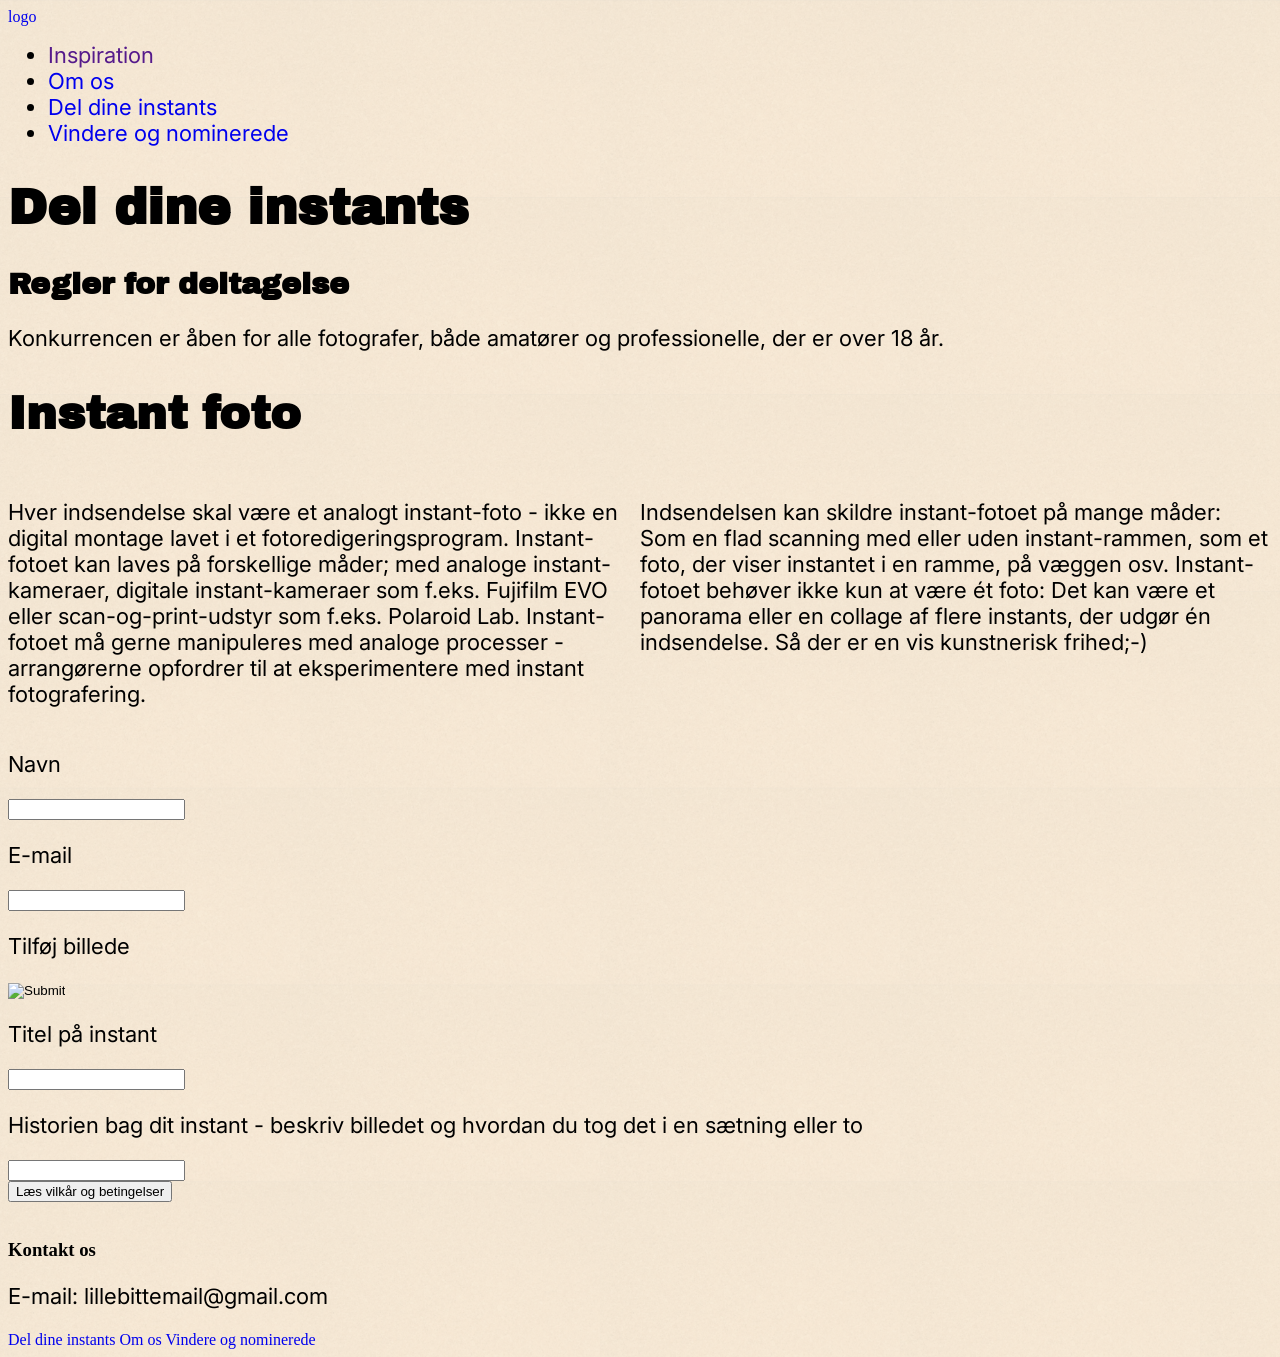
==== del.html @ 531d4ecd "baggrund" ====
<!doctype html>
<html lang="dk">

<head>
  <meta charset="UTF-8" />
  <meta name="viewport" content="width=device-width, initial-scale=1.0" />
  <link rel="stylesheet" href="css/del.css" />
  <link rel="stylesheet" href="css/layout.css" />
  <link rel="stylesheet" href="css/general.css" />
  <link rel="stylesheet" href="css/variables.css" />
  <title>Del</title>
</head>

<body>
  <header>
    <a href="index.html">logo</a>
    <nav>
      <ul>
        <li><a href="">Inspiration</a></li>
        <li><a href="info.html">Om os</a></li>
        <li><a href="del.html">Del dine instants</a></li>
        <li><a href="nominerede.html">Vindere og nominerede</a></li>
      </ul>
    </nav>
  </header>

  <main>
    <h1 class="overskrift">Del dine instants</h1>
    <section>
      <h2 class="underoverskrift">Regler for deltagelse</h2>
      <p>
        Konkurrencen er åben for alle fotografer, både amatører og professionelle, der er over 18 år.
      </p>

      <h2>Instant foto</h2>
      <div class="grid-1-2">
        <p>Hver indsendelse skal være et analogt instant-foto - ikke en digital montage lavet i et
          fotoredigeringsprogram.
          Instant-fotoet kan laves på forskellige måder; med analoge instant-kameraer, digitale instant-kameraer som
          f.eks.
          Fujifilm EVO eller scan-og-print-udstyr som f.eks.
          Polaroid Lab. Instant-fotoet må gerne manipuleres med analoge processer - arrangørerne opfordrer til at
          eksperimentere
          med instant fotografering.</p>

        <p>Indsendelsen kan skildre instant-fotoet på mange måder: Som en flad scanning med eller uden instant-rammen,
          som
          et foto,
          der viser instantet i en ramme, på væggen osv. Instant-fotoet behøver ikke kun at være ét foto: Det kan være
          et
          panorama
          eller en collage af flere instants, der udgør én indsendelse. Så der er en vis kunstnerisk frihed;-)</p>
      </div>
    </section>
    <div>

      <form>
        <div>
          <p>Navn</p>
          <input type="text" />
        </div>
        <div>
          <p>E-mail</p>
          <input type="email" />
        </div>
        <div>
          <p>Tilføj billede</p>
          <input type="image" />
        </div>
        <div>
          <p>Titel på instant</p>
          <input type="text" />
        </div>
        <div>
          <p>Historien bag dit instant - beskriv billedet og hvordan du tog det i en sætning eller to</p>
          <input type="text" />
        </div>
        <button popovertarget="terms">Læs vilkår og betingelser</button>
        <section popover id="terms">
          <h2>Vilkår og betingelser</h2>
          <p>Ved at deltage i konkurrencen accepterer du følgende vilkår og betingelser</p>
          <div>
            <h3>Deltagelse</h3>
            <p>Konkurrencen er åben for alle fotografer, både amatører og professionelle, der er over 18 år.</p>
          </div>
          <div>
            <h3>Instant foto</h3>
            <p>
              Hver indsendelse skal være et analogt instant-foto - ikke en digital montage lavet i et
              fotoredigeringsprogram. Instant-fotoet kan
              laves på forskellige måder; med analoge instant-kameraer, digitale instant-kameraer som f.eks. Fujifilm
              EVO eller scan-og-print-udstyr
              som f.eks. Polaroid Lab. Instant-fotoet må gerne manipuleres med analoge processer - arrangørerne
              opfordrer til at eksperimentere med
              instant fotografering. Indsendelsen kan skildre instant-fotoet på mange måder: Som en flad scanning med
              eller uden instant-rammen, som
              et foto, der viser instantet i en ramme, på væggen osv. Instant-fotoet behøver ikke kun at være ét foto:
              Det kan være et panorama
              eller en collage af flere instants, der udgør én indsendelse. Så der er en vis kunstnerisk frihed;-)
            </p>
          </div>
          <div>
            <h3>Samtykke</h3>
            <p>
              Det er ikke tilladt at uploade fotografier af personer, der ikke har givet samtykke til offentliggørelsen
              af ​​billedet. Billeder af
              personer i private eller pinlige situationer, uanset om de er fotograferet på et offentligt sted, er ikke
              tilladt.
            </p>
          </div>
          <div>
            <h3>Juridiske aspekter</h3>
            <p>
              Arrangørerne forbeholder sig retten til at diskvalificere enhver deltager, der overtræder disse
              betingelser. Arrangørerne påtager sig
              intet ansvar for tab, skade eller personskade, der måtte opstå som følge af deltagelse i konkurrencen
              eller brug af præmier.
              Deltagerne fritager arrangørerne for ethvert krav, søgsmål eller ansvar i forbindelse med deres deltagelse
              i konkurrencen.
            </p>
          </div>
          <div>
            <h3>Antal bidrag</h3>
            <p>Du kan deltage i konkurrencen med i alt fem bidrag.</p>
          </div>
          <div>
            <h3>Brugsrettigheder</h3>
            <p>
              Ved at indsende et eller flere billeder og dermed deltage i konkurrencen accepterer du, at billedet må
              bruges til promovering af
              fotokonkurrencen og muligvis i fysiske udstillingslokaler bagefter. Arrangørerne vil kreditere deltagerne,
              hvor det er praktisk og
              rimeligt muligt.
            </p>
          </div>
          <div>
            <h3>Ophavsret</h3>
            <p>
              Du skal være fotografen af de indsendte instant fotos samt have rettighederne til at offentliggøre dem.
              Billederne skal være fri for
              tredjepartsrettigheder. Som deltager beholder du ophavsretten til de indsendte fotos. Ved at indsende
              fotos til konkurrencen giver du
              arrangørerne en ikke-eksklusiv licens til at bruge, reproducere og offentliggøre de indsendte fotos i
              forbindelse med promoveringen af
              ​​konkurrencen, herunder på sociale medieplatforme, hjemmesider og i trykte materialer. Arrangørerne vil
              kreditere deltagerne, hvor
              det er praktisk og rimeligt.
            </p>
          </div>
          <div>
            <h3>Annoncering af vinderne</h3>
            <p>
              Vinderne af konkurrencen vil blive annonceret på Instant Ugens officielle hjemmeside og/eller sociale
              medieplatforme. Ved at deltage i
              konkurrencen giver du samtykke til offentliggørelse af navn samt at indsendte fotos bruges til
              markedsføring af konkurrencen.
            </p>
          </div>
          <div>
            <input type="checkbox" />
            <p>Jeg har læst og accepteret vilkår og betingelser</p>
            <button>Send</button>
          </div>
        </section>
      </form>
      <img src="" alt="" />
    </div>
  </main>
  <footer>
    <div>
      <h3>Kontakt os</h3>
      <p>E-mail: lillebittemail@gmail.com</p>
      <!-- logo -->
    </div>
    <div>
      <a href="del.html">Del dine instants</a>
      <a href="info.html">Om os</a>
      <a href="nominerede.html">Vindere og nominerede</a>
    </div>
  </footer>
</body>

</html>
---- css/del.css ----
.overskrift {
  font-size: 50px;
}

.underoverskrift {
  font-size: 30px;
}

.grid-1-2 {
  display: grid;
  grid-template-columns: 1fr 1fr;
}
---- css/layout.css ----
.grid2 {
  display: grid;
  grid-template-columns: 1fr 1fr;
}
---- css/general.css ----
* {
  text-decoration: none;
}

.logo {
  font-family: var(--logo-font);
  font-size: 46px;
  color: #000;
}

h1 {
  font-family: var(--font-h1);
  font-size: 113px;
}

h2 {
  font-family: var(--font-h2);
  font-size: 46px;
}

p {
  font-family: var(--font-p);
  font-size: 22px;
}

li {
  font-family: var(--font-p);
  font-size: 22px;
}

.navbtn {
  position: relative;
  text-align: center;
}

.navtxt {
  position: absolute;
  top: 50%;
  left: 50%;
  transform: translate(-50%, -50%);
}

.cta {
  font-family: var(--nav-font);
  font-size: 22px;
  color: var(--color-);
  background-color: var(--color-tertiary);
  padding: 14px 28px;
  border-radius: 30px;
  box-shadow: 0px 4px 4px rgba(0, 0, 0, 0.25);
  gap: 10px;
}

/**** baggrund ****/

body {
  background-color: #f8efe0;
  background-image: url("/pics/baggrund.png");
  background-repeat: repeat;
  background-size: 300px;
}
---- css/variables.css ----
@font-face {
  font-family: "inter";
  src: url(../fonts/Inter_18pt-Regular.ttf) format("truetype");
}

@font-face {
  font-family: "archivo_black";
  src: url(../fonts/ArchivoBlack-Regular.ttf) format("truetype");
}

@font-face {
  font-family: "archivo";
  src: url(../fonts/Archivo_Condensed-SemiBold.ttf) format("truetype");
}

@font-face {
  font-family: "inter_semibold";
  src: url(../fonts/Inter_18pt-SemiBold.ttf) format("truetype");
}

/* fonts */
:root {
  --font-p: "inter";
  --font-h1: "archivo_black";
  --font-h2: "archivo_black";
  --nav-font: "inter_semibold";
  --logo-font: "archivo";
}

/* colors */
:root {
  --color-primary: #f8efe0;
  --color-secondary: #ff7800;
  --color-tertiary: #81d316;
}
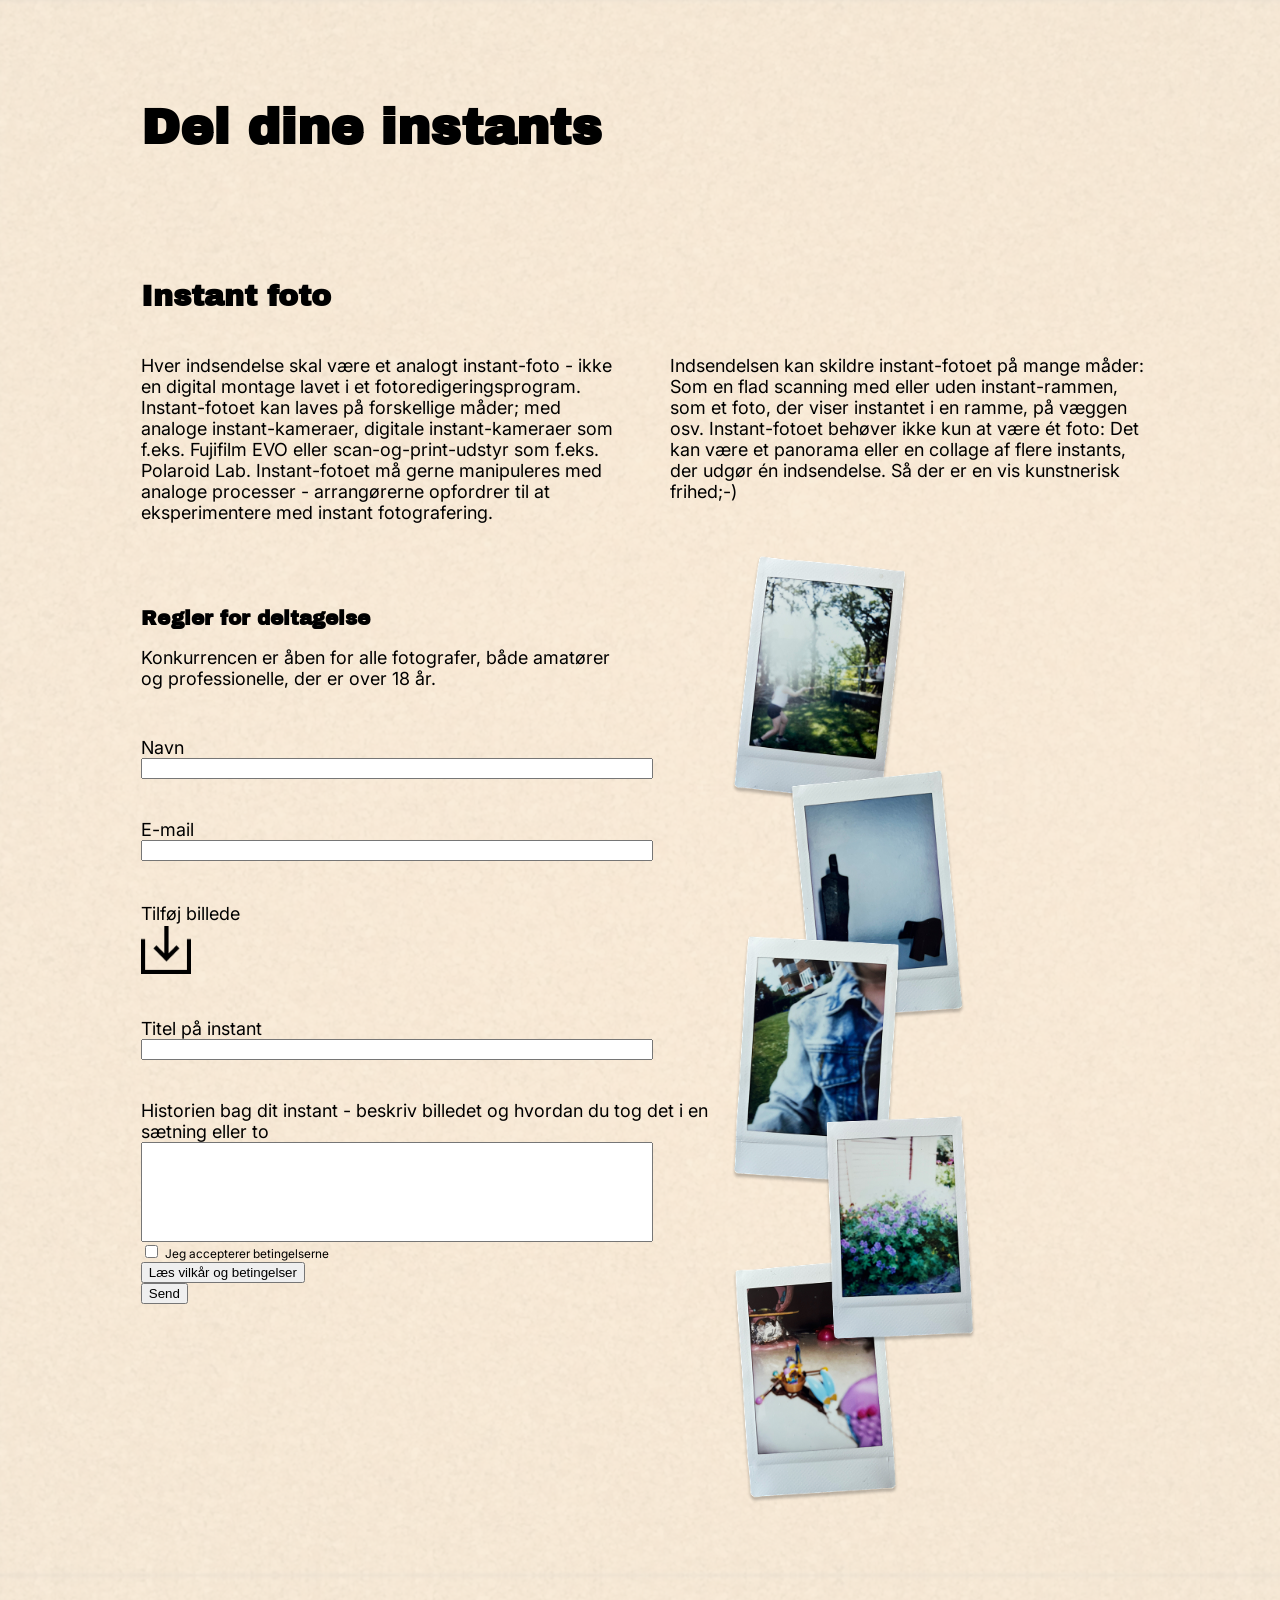
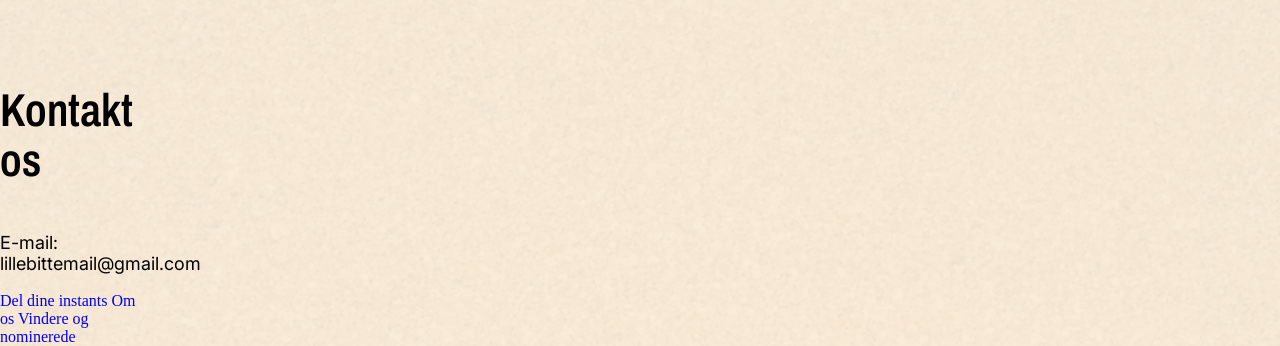
==== commit 034c2c07: "DelSite1" ====
--- a/del.html
+++ b/del.html
@@ -13,7 +13,7 @@
 
 <body>
   <header>
-    <a href="index.html">logo</a>
+    <!-- <a href="index.html">logo</a>
     <nav>
       <ul>
         <li><a href="">Inspiration</a></li>
@@ -21,20 +21,17 @@
         <li><a href="del.html">Del dine instants</a></li>
         <li><a href="nominerede.html">Vindere og nominerede</a></li>
       </ul>
-    </nav>
+    </nav> -->
   </header>
 
-  <main>
+  <main class="indhold">
     <h1 class="overskrift">Del dine instants</h1>
     <section>
-      <h2 class="underoverskrift">Regler for deltagelse</h2>
-      <p>
-        Konkurrencen er åben for alle fotografer, både amatører og professionelle, der er over 18 år.
-      </p>
-
-      <h2>Instant foto</h2>
+
+
+      <h2 class="underoverskrift">Instant foto</h2>
       <div class="grid-1-2">
-        <p>Hver indsendelse skal være et analogt instant-foto - ikke en digital montage lavet i et
+        <p class="textboks">Hver indsendelse skal være et analogt instant-foto - ikke en digital montage lavet i et
           fotoredigeringsprogram.
           Instant-fotoet kan laves på forskellige måder; med analoge instant-kameraer, digitale instant-kameraer som
           f.eks.
@@ -43,7 +40,8 @@
           eksperimentere
           med instant fotografering.</p>
 
-        <p>Indsendelsen kan skildre instant-fotoet på mange måder: Som en flad scanning med eller uden instant-rammen,
+        <p class="textboks">Indsendelsen kan skildre instant-fotoet på mange måder: Som en flad scanning med eller uden
+          instant-rammen,
           som
           et foto,
           der viser instantet i en ramme, på væggen osv. Instant-fotoet behøver ikke kun at være ét foto: Det kan være
@@ -52,118 +50,139 @@
           eller en collage af flere instants, der udgør én indsendelse. Så der er en vis kunstnerisk frihed;-)</p>
       </div>
     </section>
+
+
     <div>
 
-      <form>
-        <div>
-          <p>Navn</p>
-          <input type="text" />
-        </div>
-        <div>
-          <p>E-mail</p>
-          <input type="email" />
-        </div>
-        <div>
-          <p>Tilføj billede</p>
-          <input type="image" />
-        </div>
-        <div>
-          <p>Titel på instant</p>
-          <input type="text" />
-        </div>
-        <div>
-          <p>Historien bag dit instant - beskriv billedet og hvordan du tog det i en sætning eller to</p>
-          <input type="text" />
-        </div>
-        <button popovertarget="terms">Læs vilkår og betingelser</button>
-        <section popover id="terms">
-          <h2>Vilkår og betingelser</h2>
-          <p>Ved at deltage i konkurrencen accepterer du følgende vilkår og betingelser</p>
-          <div>
-            <h3>Deltagelse</h3>
-            <p>Konkurrencen er åben for alle fotografer, både amatører og professionelle, der er over 18 år.</p>
-          </div>
-          <div>
-            <h3>Instant foto</h3>
-            <p>
-              Hver indsendelse skal være et analogt instant-foto - ikke en digital montage lavet i et
-              fotoredigeringsprogram. Instant-fotoet kan
-              laves på forskellige måder; med analoge instant-kameraer, digitale instant-kameraer som f.eks. Fujifilm
-              EVO eller scan-og-print-udstyr
-              som f.eks. Polaroid Lab. Instant-fotoet må gerne manipuleres med analoge processer - arrangørerne
-              opfordrer til at eksperimentere med
-              instant fotografering. Indsendelsen kan skildre instant-fotoet på mange måder: Som en flad scanning med
-              eller uden instant-rammen, som
-              et foto, der viser instantet i en ramme, på væggen osv. Instant-fotoet behøver ikke kun at være ét foto:
-              Det kan være et panorama
-              eller en collage af flere instants, der udgør én indsendelse. Så der er en vis kunstnerisk frihed;-)
+      <div class="grid-desktop">
+
+        <div>
+
+          <div class="sektion1">
+            <h2>Regler for deltagelse</h2>
+            <p class="textboks">
+              Konkurrencen er åben for alle fotografer, både amatører og professionelle, der er over 18 år.
             </p>
           </div>
-          <div>
-            <h3>Samtykke</h3>
-            <p>
-              Det er ikke tilladt at uploade fotografier af personer, der ikke har givet samtykke til offentliggørelsen
-              af ​​billedet. Billeder af
-              personer i private eller pinlige situationer, uanset om de er fotograferet på et offentligt sted, er ikke
-              tilladt.
-            </p>
-          </div>
-          <div>
-            <h3>Juridiske aspekter</h3>
-            <p>
-              Arrangørerne forbeholder sig retten til at diskvalificere enhver deltager, der overtræder disse
-              betingelser. Arrangørerne påtager sig
-              intet ansvar for tab, skade eller personskade, der måtte opstå som følge af deltagelse i konkurrencen
-              eller brug af præmier.
-              Deltagerne fritager arrangørerne for ethvert krav, søgsmål eller ansvar i forbindelse med deres deltagelse
-              i konkurrencen.
-            </p>
-          </div>
-          <div>
-            <h3>Antal bidrag</h3>
-            <p>Du kan deltage i konkurrencen med i alt fem bidrag.</p>
-          </div>
-          <div>
-            <h3>Brugsrettigheder</h3>
-            <p>
-              Ved at indsende et eller flere billeder og dermed deltage i konkurrencen accepterer du, at billedet må
-              bruges til promovering af
-              fotokonkurrencen og muligvis i fysiske udstillingslokaler bagefter. Arrangørerne vil kreditere deltagerne,
-              hvor det er praktisk og
-              rimeligt muligt.
-            </p>
-          </div>
-          <div>
-            <h3>Ophavsret</h3>
-            <p>
-              Du skal være fotografen af de indsendte instant fotos samt have rettighederne til at offentliggøre dem.
-              Billederne skal være fri for
-              tredjepartsrettigheder. Som deltager beholder du ophavsretten til de indsendte fotos. Ved at indsende
-              fotos til konkurrencen giver du
-              arrangørerne en ikke-eksklusiv licens til at bruge, reproducere og offentliggøre de indsendte fotos i
-              forbindelse med promoveringen af
-              ​​konkurrencen, herunder på sociale medieplatforme, hjemmesider og i trykte materialer. Arrangørerne vil
-              kreditere deltagerne, hvor
-              det er praktisk og rimeligt.
-            </p>
-          </div>
-          <div>
-            <h3>Annoncering af vinderne</h3>
-            <p>
-              Vinderne af konkurrencen vil blive annonceret på Instant Ugens officielle hjemmeside og/eller sociale
-              medieplatforme. Ved at deltage i
-              konkurrencen giver du samtykke til offentliggørelse af navn samt at indsendte fotos bruges til
-              markedsføring af konkurrencen.
-            </p>
-          </div>
-          <div>
-            <input type="checkbox" />
-            <p>Jeg har læst og accepteret vilkår og betingelser</p>
-            <button>Send</button>
-          </div>
-        </section>
-      </form>
-      <img src="" alt="" />
+
+          <form>
+            <div class="formContent">
+              <p>Navn</p>
+              <input class="inputboks" type="text" />
+            </div>
+
+            <div class="formContent">
+              <p>E-mail</p>
+              <input class="inputboks" type="email" />
+            </div>
+
+            <div class="formContent">
+              <p class="tilføjImgTekst">Tilføj billede</p>
+              <label class="inputboks_img">
+                <img class="downloadImg" src="/pics/Download.png" alt="Tilføj billede" />
+                <input type="file" hidden />
+              </label>
+            </div>
+
+
+            <div class="formContent">
+              <p>Titel på instant</p>
+              <input class="inputboks" type="text" />
+            </div>
+
+            <div class="formContentStor">
+              <p>Historien bag dit instant - beskriv billedet og hvordan du tog det i en sætning eller to</p>
+              <input class="inputboks" type="text" />
+            </div>
+
+
+
+            <label class="checkbox">
+              <input type="checkbox" />
+              <span class="checkmark-tekst">Jeg accepterer betingelserne</span>
+            </label>
+          </form>
+
+          <button popovertarget="terms">Læs vilkår og betingelser</button>
+
+          <div><button>Send</button></div>
+
+        </div>
+
+        <div><img class="billedeSamling2" src="/pics/billederDesktopDel.png" alt="Billeder i siden"></div>
+
+      </div>
+      <section popover id="terms" class="terms">
+        <h2>Vilkår og betingelser</h2>
+        <p>Ved at deltage i konkurrencen accepterer du følgende vilkår og betingelser</p>
+
+        <div>
+          <h3>Samtykke</h3>
+          <p>
+            Det er ikke tilladt at uploade fotografier af personer, der ikke har givet samtykke til offentliggørelsen
+            af ​​billedet. Billeder af
+            personer i private eller pinlige situationer, uanset om de er fotograferet på et offentligt sted, er ikke
+            tilladt.
+          </p>
+        </div>
+        <div>
+          <h3>Juridiske aspekter</h3>
+          <p>
+            Arrangørerne forbeholder sig retten til at diskvalificere enhver deltager, der overtræder disse
+            betingelser. Arrangørerne påtager sig
+            intet ansvar for tab, skade eller personskade, der måtte opstå som følge af deltagelse i konkurrencen
+            eller brug af præmier.
+            Deltagerne fritager arrangørerne for ethvert krav, søgsmål eller ansvar i forbindelse med deres deltagelse
+            i konkurrencen.
+          </p>
+        </div>
+        <div>
+          <h3>Antal bidrag</h3>
+          <p>Du kan deltage i konkurrencen med i alt fem bidrag.</p>
+        </div>
+        <div>
+          <h3>Brugsrettigheder</h3>
+          <p>
+            Ved at indsende et eller flere billeder og dermed deltage i konkurrencen accepterer du, at billedet må
+            bruges til promovering af
+            fotokonkurrencen og muligvis i fysiske udstillingslokaler bagefter. Arrangørerne vil kreditere deltagerne,
+            hvor det er praktisk og
+            rimeligt muligt.
+          </p>
+        </div>
+        <div>
+          <h3>Ophavsret</h3>
+          <p>
+            Du skal være fotografen af de indsendte instant fotos samt have rettighederne til at offentliggøre dem.
+            Billederne skal være fri for
+            tredjepartsrettigheder. Som deltager beholder du ophavsretten til de indsendte fotos. Ved at indsende
+            fotos til konkurrencen giver du
+            arrangørerne en ikke-eksklusiv licens til at bruge, reproducere og offentliggøre de indsendte fotos i
+            forbindelse med promoveringen af
+            ​​konkurrencen, herunder på sociale medieplatforme, hjemmesider og i trykte materialer. Arrangørerne vil
+            kreditere deltagerne, hvor
+            det er praktisk og rimeligt.
+          </p>
+        </div>
+        <div>
+          <h3>Annoncering af vinderne</h3>
+          <p>
+            Vinderne af konkurrencen vil blive annonceret på Instant Ugens officielle hjemmeside og/eller sociale
+            medieplatforme. Ved at deltage i
+            konkurrencen giver du samtykke til offentliggørelse af navn samt at indsendte fotos bruges til
+            markedsføring af konkurrencen.
+          </p>
+        </div>
+        <div>
+          <button popovertarget="terms" popovertargetaction="hide">Forstået og luk</button>
+        </div>
+      </section>
+
+      <div class="ImgContainer">
+        <img class="billedeSamling" src="/pics/billedeSamlingForm.png" alt="Billede samling" />
+      </div>
+
+
     </div>
   </main>
   <footer>
--- a/css/del.css
+++ b/css/del.css
@@ -1,12 +1,188 @@
+/******************* Mobil ****************/
+
+/******* Tekst bokse*******/
 .overskrift {
-  font-size: 50px;
+  font-size: 40px;
+  padding-top: 50px;
+  padding-bottom: 50px;
 }
 
 .underoverskrift {
-  font-size: 30px;
+  font-size: 25px;
+}
+
+.sektion1 {
+  padding-top: 20px;
+  padding-bottom: 15px;
+  padding-right: 20px;
+}
+
+.sektion1 h2 {
+  font-size: 20px;
+}
+
+/****** Generel ******/
+
+.textboks {
+  padding-right: 20px;
 }
 
 .grid-1-2 {
-  display: grid;
-  grid-template-columns: 1fr 1fr;
+  padding-right: 20px;
 }
+
+body p {
+  font-size: 18px;
+}
+
+/******* Form *******/
+.inputboks {
+  width: 90%;
+}
+
+.formContent {
+  margin-bottom: 30px;
+}
+
+.formContent p {
+  margin: 0;
+  font-size: 13px;
+}
+
+/** Upload img form**/
+.downloadImg {
+  max-width: 50px;
+}
+
+.inputboks_img {
+  transition: transform 0.15s ease;
+}
+
+.inputboks_img img:hover {
+  transform: scale(1.15);
+}
+
+.tilføjImgTekst {
+  line-height: 25px;
+}
+
+.formContentStor input {
+  min-height: 50px;
+}
+.formContentStor p {
+  margin: 0;
+  font-size: 13px;
+}
+
+.checkmark-tekst {
+  font-family: var(--font-p);
+  font-size: 12px;
+}
+
+/** IMG**/
+.ImgContainer {
+  display: flex;
+  justify-content: center;
+  padding-top: 70px;
+  padding-bottom: 50px;
+}
+
+.billedeSamling {
+  padding-right: 30px;
+}
+
+/** Tjek boks**/
+
+#terms {
+  z-index: 1000;
+  max-width: 500px;
+  max-height: 80vh;
+  overflow-y: auto;
+  border: none;
+  border-radius: 8px;
+  padding: 24px;
+}
+
+#terms::backdrop {
+  background: rgba(0, 0, 0, 0.5);
+}
+
+.terms h2 {
+  font-size: 25px;
+}
+
+.terms h3 {
+  font-size: 18px;
+}
+
+.terms p {
+  font-size: 13px;
+}
+
+.billedeSamling2 {
+  display: none;
+}
+
+/** Desktop **/
+@media (min-width: 880px) {
+  .sektion1 {
+    padding-bottom: 30px;
+    padding-top: 50px;
+  }
+
+  .formContentStor p {
+    margin: 0;
+    font-size: 18px;
+  }
+
+  .formContent p {
+    font-size: 18px;
+  }
+
+  .formContent {
+    margin-bottom: 40px;
+  }
+
+  .terms p {
+    font-size: 18px;
+  }
+
+  .grid-desktop {
+    display: grid;
+    grid-template-columns: 1fr 1fr;
+  }
+
+  .billedeSamling2 {
+    display: block;
+    max-width: 50%;
+  }
+
+  .billedeSamling {
+    display: none;
+  }
+
+  .formContentStor input {
+    min-height: 100px;
+  }
+
+  .overskrift {
+    font-size: 50px;
+    padding-top: 100px;
+    padding-bottom: 100px;
+  }
+
+  .underoverskrift {
+    font-size: 30px;
+  }
+
+  .grid-1-2 {
+    display: grid;
+    grid-template-columns: 1fr 1fr;
+    column-gap: 20px;
+    padding-right: 100px;
+  }
+
+  .textboks {
+    max-width: 500px;
+  }
+}
--- a/css/general.css
+++ b/css/general.css
@@ -1,16 +1,94 @@
 * {
   text-decoration: none;
+  box-sizing: border-box;
+}
+
+header {
+  position: sticky;
+  top: 0;
+  height: 100%;
+  max-height: 100vh;
+
+  display: flex;
+  flex-direction: column;
+  align-items: center;
+  justify-content: space-evenly;
+
+  padding: 20px 10px;
+  box-sizing: border-box;
+}
+
+nav {
+  width: 100%;
+  margin: 0;
+  padding: 0;
+}
+
+nav ul {
+  display: flex;
+  flex-direction: column;
+  align-items: center;
+
+  gap: 0px;
+  padding: 0;
+  margin: 0px 0 0;
+}
+
+nav li {
+  width: 100%;
+  text-align: center;
+  margin: 0;
+  padding: 0;
+}
+
+.navbtn-img {
+  scale: 0.8;
+  padding: 0;
+  margin: 0;
+  gap: 0;
+}
+
+.rotate1 {
+  transform: rotate(-5deg);
+}
+
+.rotate2 {
+  transform: rotate(-2deg);
+}
+
+.rotate3 {
+  transform: rotate(2deg);
+}
+
+.logopadding {
+  padding: 0;
+  margin: 0;
+}
+
+body {
+  margin: 0;
+  display: grid;
+  grid-template-columns: 11vw 1fr;
+  min-height: 100vh;
+}
+
+main,
+footer {
+  width: 100%;
 }
 
 .logo {
   font-family: var(--logo-font);
   font-size: 46px;
   color: #000;
+  text-align: center;
 }
 
 h1 {
   font-family: var(--font-h1);
   font-size: 113px;
+  padding: 0;
+  margin: 0;
 }
 
 h2 {
@@ -18,9 +96,18 @@
   font-size: 46px;
 }
 
+h3 {
+  font-family: var(--logo-font);
+  font-size: 46px;
+}
+
 p {
   font-family: var(--font-p);
   font-size: 22px;
+}
+
+ul {
+  list-style-type: none;
 }
 
 li {
@@ -30,7 +117,16 @@
 
 .navbtn {
   position: relative;
-  text-align: center;
+  width: 100%;
+  padding: 0;
+  margin: 0;
+  gap: 0;
+}
+
+.navbtn img {
+  display: block;
+  width: 100%;
+  height: auto;
 }
 
 .navtxt {
@@ -38,6 +134,12 @@
   top: 50%;
   left: 50%;
   transform: translate(-50%, -50%);
+
+  width: 90%;
+  margin: 0;
+  /*  font-size: 48px; */
+  font-size: clamp(10px, 1.5vw, 16px);
+  text-align: center;
 }
 
 .cta {
@@ -55,7 +157,7 @@
 
 body {
   background-color: #f8efe0;
-  background-image: url("/pics/baggrund.png");
+  background-image: url("/pics/baggrund_lang.png");
   background-repeat: repeat;
-  background-size: 300px;
+  background-size: 1200px;
 }
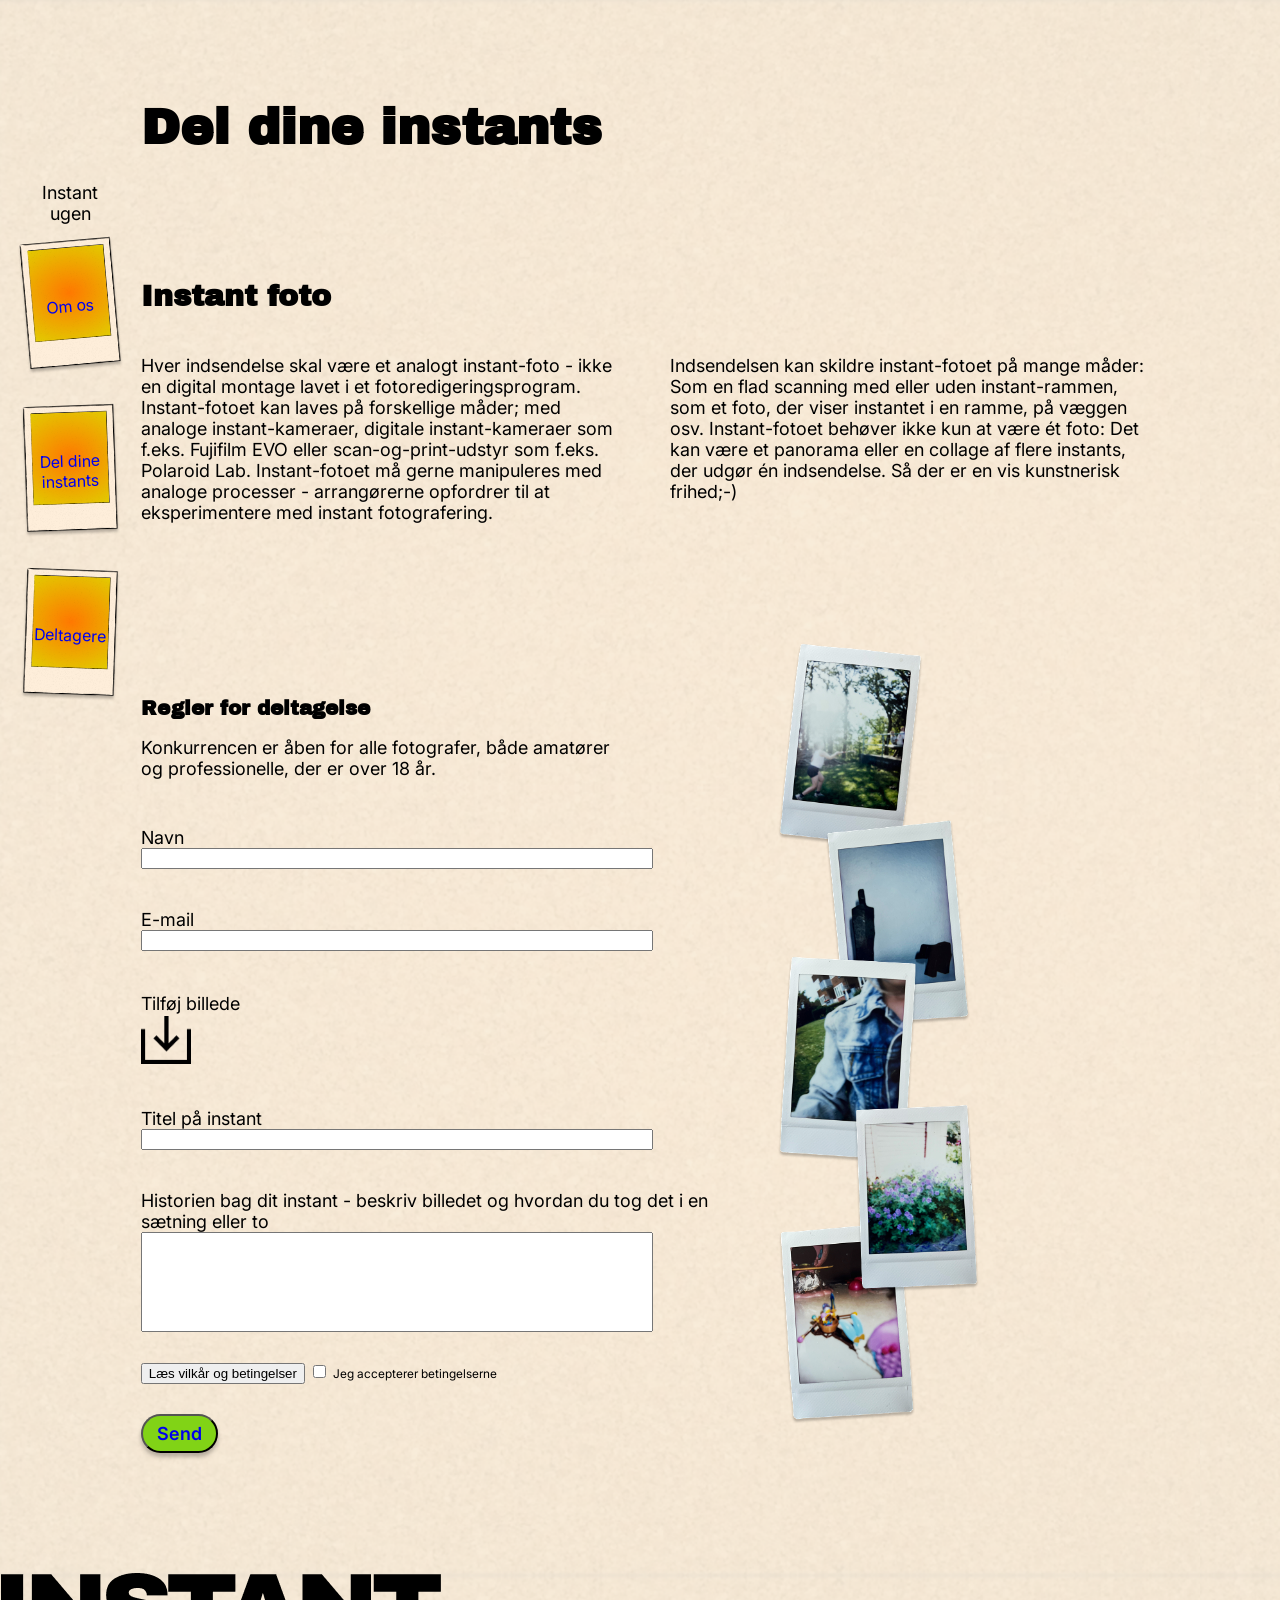
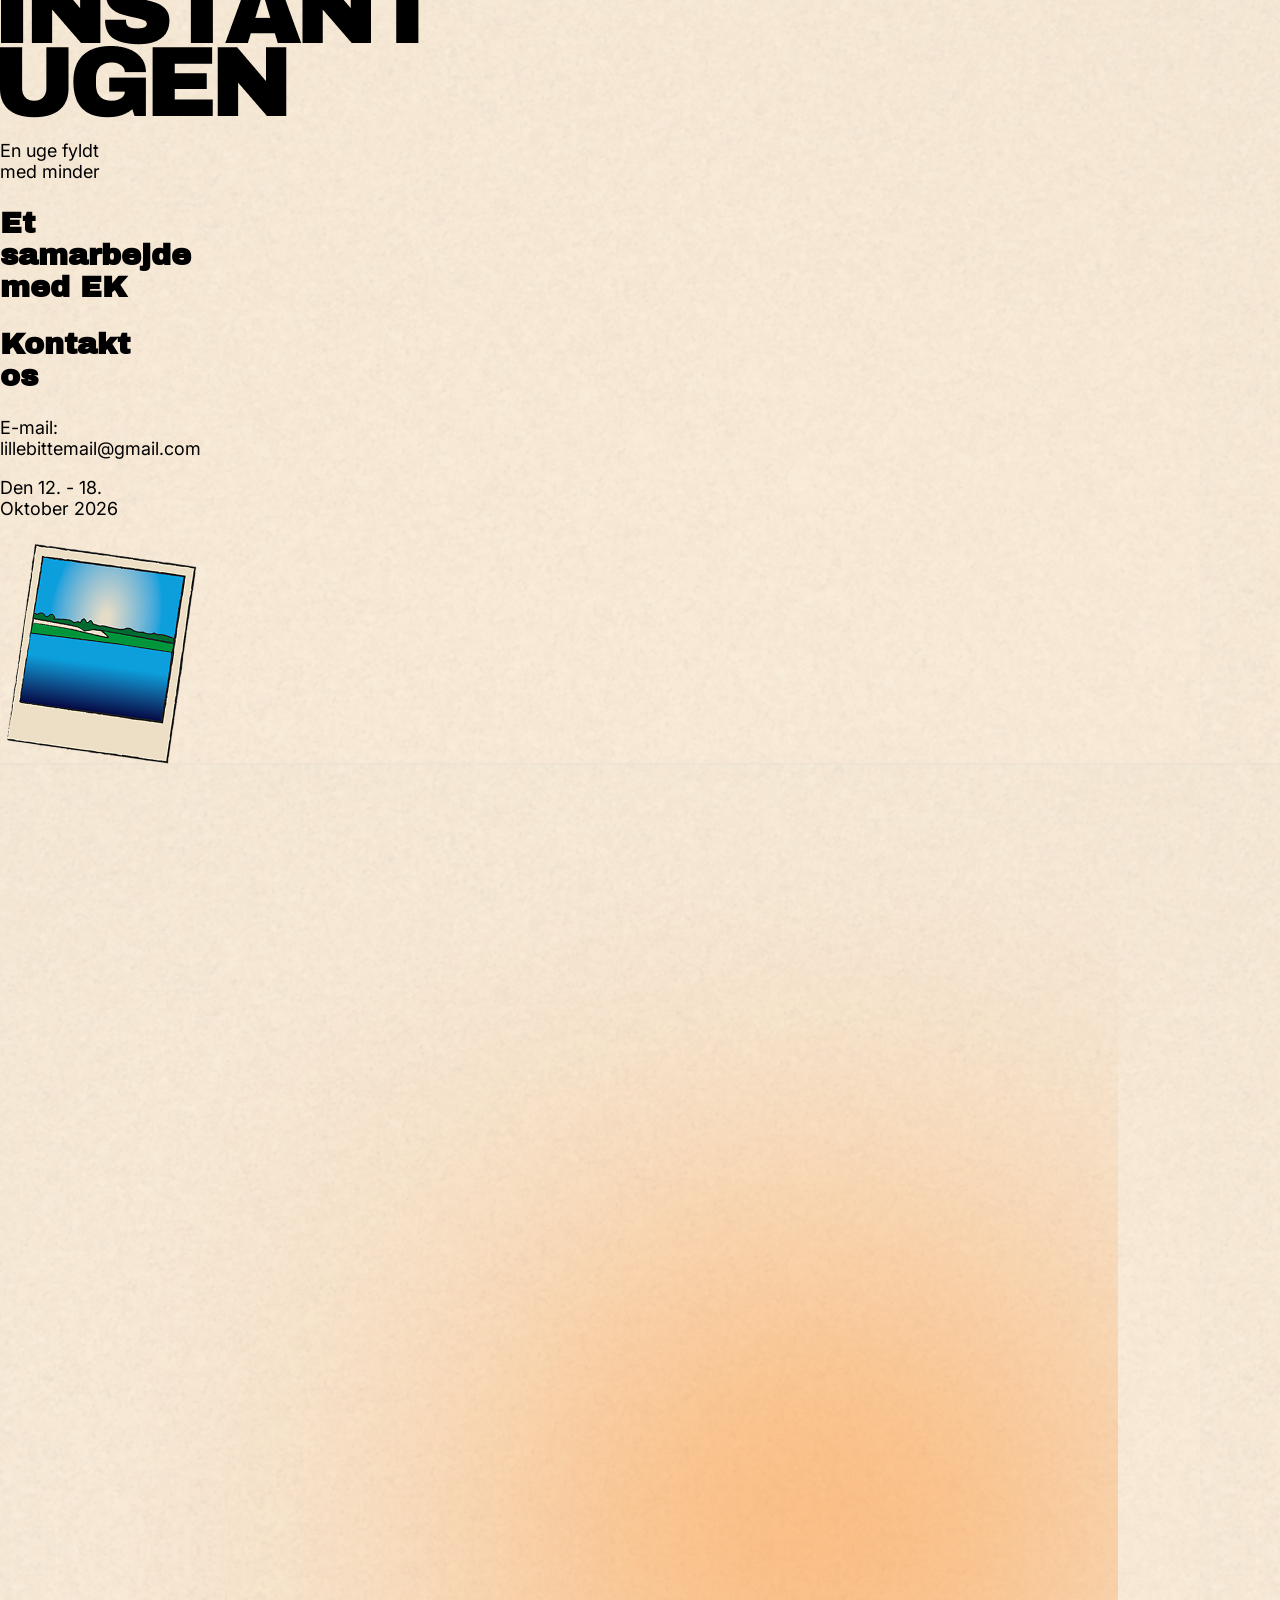
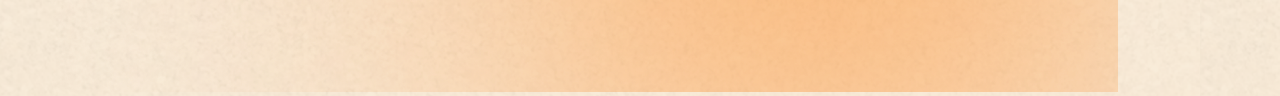
==== commit 3ee25f4d: "Del Done, Footer Done" ====
--- a/del.html
+++ b/del.html
@@ -1,5 +1,5 @@
 <!doctype html>
-<html lang="dk">
+<html lang="da">
 
 <head>
   <meta charset="UTF-8" />
@@ -13,22 +13,39 @@
 
 <body>
   <header>
-    <!-- <a href="index.html">logo</a>
-    <nav>
-      <ul>
-        <li><a href="">Inspiration</a></li>
-        <li><a href="info.html">Om os</a></li>
-        <li><a href="del.html">Del dine instants</a></li>
-        <li><a href="nominerede.html">Vindere og nominerede</a></li>
-      </ul>
-    </nav> -->
+    <div class="header-desktop">
+      <a class="logo" href="index.html">
+        <p class="logopadding">Instant</p>
+        <p class="logopadding">ugen</p>
+      </a>
+      <nav>
+        <ul>
+          <li><a href="info.html">
+              <div class="navbtn rotate1">
+                <img class="navbtn-img" src="pics/navbtn.jpg" alt="et polaroid med tekst">
+                <p class="navtxt rotate3">Om os</p>
+              </div>
+            </a></li>
+          <li><a href="del.html">
+              <div class="navbtn rotate2">
+                <img class="navbtn-img" src="pics/navbtn.jpg" alt="et polaroid med tekst">
+                <p class="navtxt rotate1">Del dine instants</p>
+              </div>
+            </a></li>
+          <li><a href="nominerede.html">
+              <div class="navbtn rotate3">
+                <img class="navbtn-img" src="pics/navbtn.jpg" alt="et polaroid med tekst">
+                <p class="navtxt rotate2">Deltagere</p>
+              </div>
+            </a></li>
+        </ul>
+      </nav>
+    </div>
   </header>
 
-  <main class="indhold">
+  <main>
     <h1 class="overskrift">Del dine instants</h1>
     <section>
-
-
       <h2 class="underoverskrift">Instant foto</h2>
       <div class="grid-1-2">
         <p class="textboks">Hver indsendelse skal være et analogt instant-foto - ikke en digital montage lavet i et
@@ -52,11 +69,10 @@
     </section>
 
 
-    <div>
-
+    <section>
       <div class="grid-desktop">
-
-        <div>
+        <div>
+
 
           <div class="sektion1">
             <h2>Regler for deltagelse</h2>
@@ -95,17 +111,20 @@
               <input class="inputboks" type="text" />
             </div>
 
-
-
+          </form>
+
+          <div class="termsContent">
+            <button popovertarget="terms">Læs vilkår og betingelser</button>
             <label class="checkbox">
               <input type="checkbox" />
               <span class="checkmark-tekst">Jeg accepterer betingelserne</span>
             </label>
-          </form>
-
-          <button popovertarget="terms">Læs vilkår og betingelser</button>
-
-          <div><button>Send</button></div>
+          </div>
+
+          <a href="tak.html">
+            <div><button class="ctaSend">Send</button></div>
+          </a>
+
 
         </div>
 
@@ -183,19 +202,29 @@
       </div>
 
 
-    </div>
+    </section>
   </main>
   <footer>
-    <div>
-      <h3>Kontakt os</h3>
-      <p>E-mail: lillebittemail@gmail.com</p>
-      <!-- logo -->
-    </div>
-    <div>
-      <a href="del.html">Del dine instants</a>
-      <a href="info.html">Om os</a>
-      <a href="nominerede.html">Vindere og nominerede</a>
-    </div>
+    <section class="footerContent">
+      <div class="footerSek1">
+        <img class="LogoFooter" src="/pics/INSTANTUGEN.png" alt="logo">
+        <p class="tagline">En uge fyldt med minder</p>
+        <h2 class="underoverskrift">Et samarbejde med EK</h2>
+      </div>
+
+      <div class="addBorder">
+        <div>
+          <h2 class="underoverskrift">Kontakt os</h2>
+          <p>E-mail: lillebittemail@gmail.com</p>
+          <p>Den 12. - 18. Oktober 2026</p>
+        </div>
+        <div>
+          <img class="footerImg" src="pics/FooterImg.png" alt="billede footer">
+        </div>
+      </div>
+    </section>
+
+    <img class="blurFooter" src="pics/blurFooter.png" alt="blur img">
   </footer>
 </body>
 
--- a/css/del.css
+++ b/css/del.css
@@ -23,6 +23,22 @@
 
 /****** Generel ******/
 
+.header-desktop {
+  display: none;
+}
+
+.ctaSend {
+  font-family: var(--nav-font);
+  font-size: 18px;
+  color: var(--color-);
+  background-color: var(--color-tertiary);
+  padding: 7px 14px;
+  border-radius: 30px;
+  box-shadow: 0px 4px 4px rgba(0, 0, 0, 0.25);
+
+  margin-top: 30px;
+}
+
 .textboks {
   padding-right: 20px;
 }
@@ -77,6 +93,10 @@
 .checkmark-tekst {
   font-family: var(--font-p);
   font-size: 12px;
+}
+
+.termsContent {
+  margin-top: 30px;
 }
 
 /** IMG**/
@@ -125,6 +145,10 @@
 
 /** Desktop **/
 @media (min-width: 880px) {
+  .header-desktop {
+    display: block;
+  }
+
   .sektion1 {
     padding-bottom: 30px;
     padding-top: 50px;
@@ -150,11 +174,13 @@
   .grid-desktop {
     display: grid;
     grid-template-columns: 1fr 1fr;
+    padding-top: 90px;
   }
 
   .billedeSamling2 {
     display: block;
     max-width: 50%;
+    padding-left: 50px;
   }
 
   .billedeSamling {
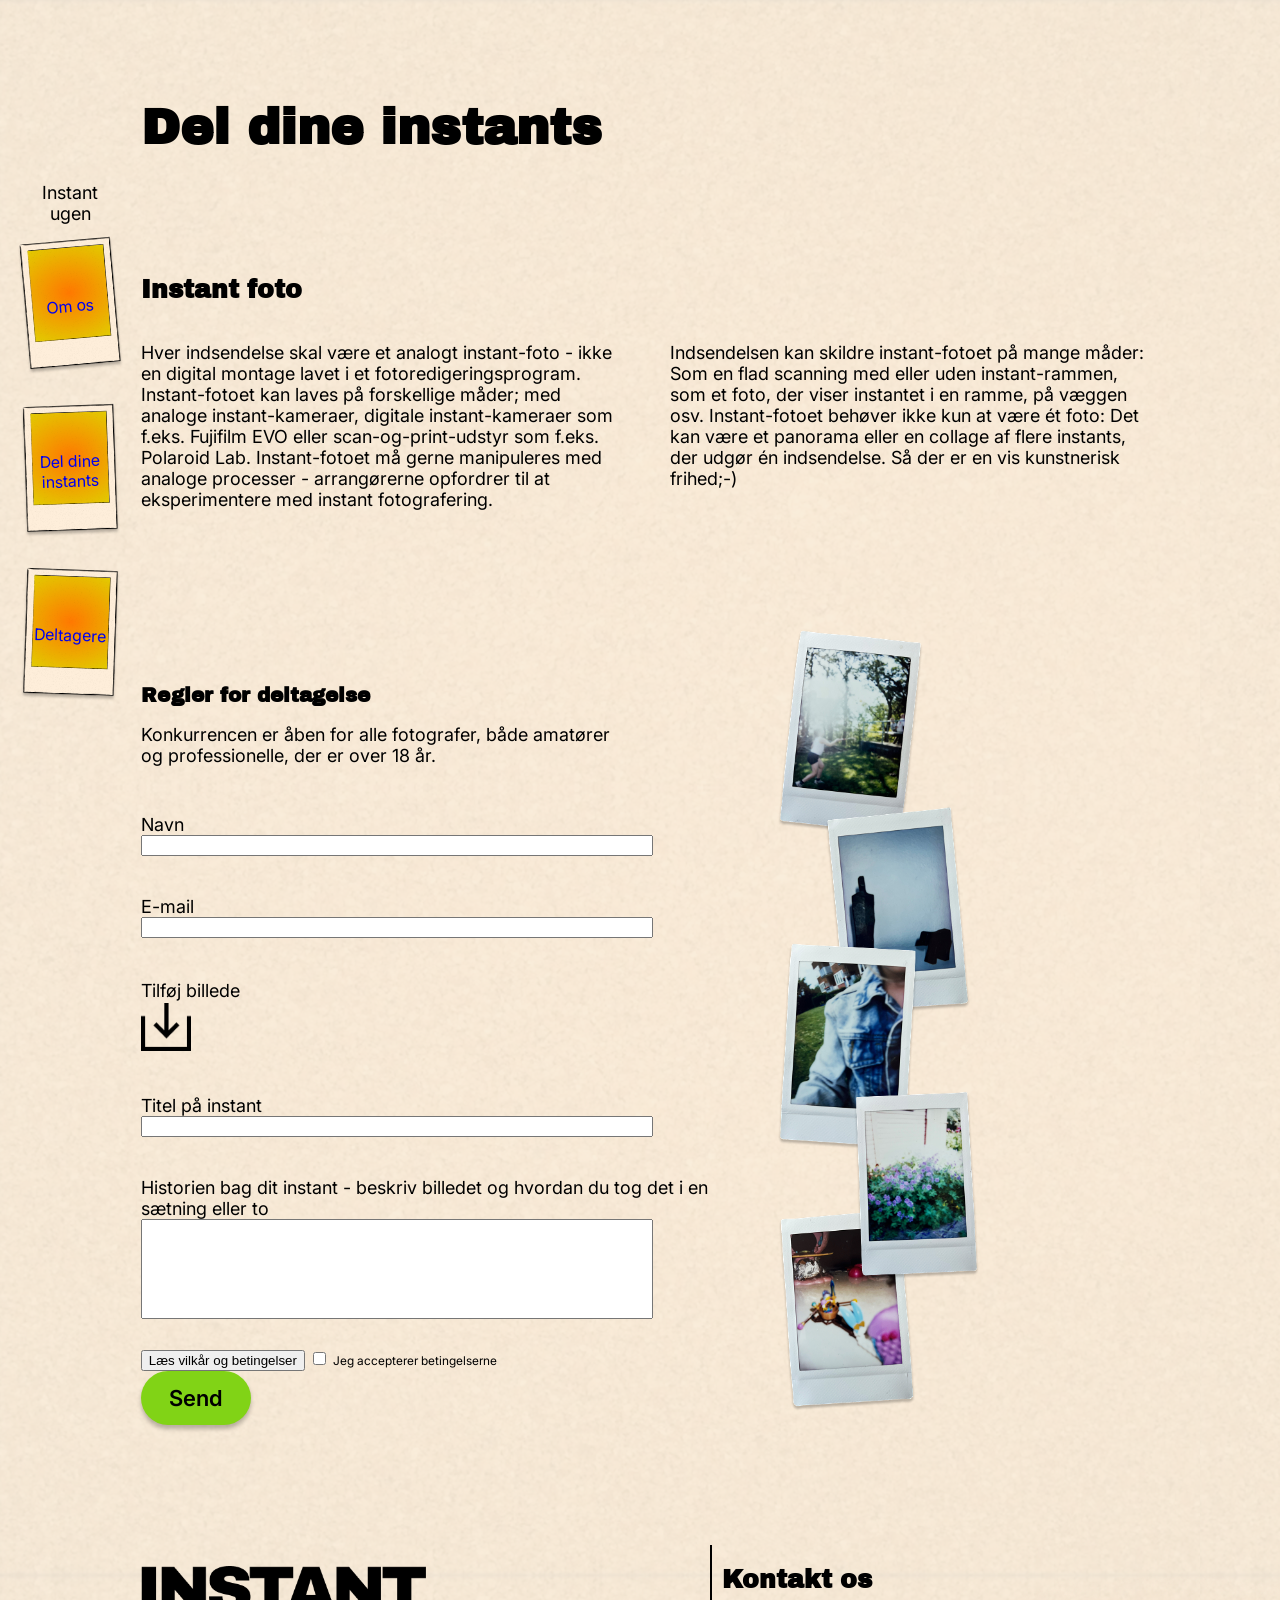
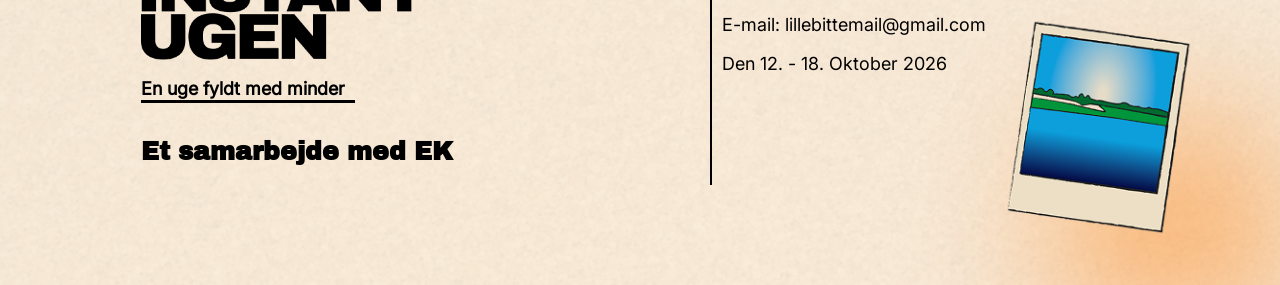
==== commit d0772449: "Refactor CTA button styles and update HTML references for consistency" ====
--- a/del.html
+++ b/del.html
@@ -1,231 +1,205 @@
 <!doctype html>
 <html lang="da">
-
-<head>
-  <meta charset="UTF-8" />
-  <meta name="viewport" content="width=device-width, initial-scale=1.0" />
-  <link rel="stylesheet" href="css/del.css" />
-  <link rel="stylesheet" href="css/layout.css" />
-  <link rel="stylesheet" href="css/general.css" />
-  <link rel="stylesheet" href="css/variables.css" />
-  <title>Del</title>
-</head>
-
-<body>
-  <header>
-    <div class="header-desktop">
-      <a class="logo" href="index.html">
-        <p class="logopadding">Instant</p>
-        <p class="logopadding">ugen</p>
-      </a>
-      <nav>
-        <ul>
-          <li><a href="info.html">
-              <div class="navbtn rotate1">
-                <img class="navbtn-img" src="pics/navbtn.jpg" alt="et polaroid med tekst">
-                <p class="navtxt rotate3">Om os</p>
-              </div>
-            </a></li>
-          <li><a href="del.html">
-              <div class="navbtn rotate2">
-                <img class="navbtn-img" src="pics/navbtn.jpg" alt="et polaroid med tekst">
-                <p class="navtxt rotate1">Del dine instants</p>
-              </div>
-            </a></li>
-          <li><a href="nominerede.html">
-              <div class="navbtn rotate3">
-                <img class="navbtn-img" src="pics/navbtn.jpg" alt="et polaroid med tekst">
-                <p class="navtxt rotate2">Deltagere</p>
-              </div>
-            </a></li>
-        </ul>
-      </nav>
-    </div>
-  </header>
-
-  <main>
-    <h1 class="overskrift">Del dine instants</h1>
-    <section>
-      <h2 class="underoverskrift">Instant foto</h2>
-      <div class="grid-1-2">
-        <p class="textboks">Hver indsendelse skal være et analogt instant-foto - ikke en digital montage lavet i et
-          fotoredigeringsprogram.
-          Instant-fotoet kan laves på forskellige måder; med analoge instant-kameraer, digitale instant-kameraer som
-          f.eks.
-          Fujifilm EVO eller scan-og-print-udstyr som f.eks.
-          Polaroid Lab. Instant-fotoet må gerne manipuleres med analoge processer - arrangørerne opfordrer til at
-          eksperimentere
-          med instant fotografering.</p>
-
-        <p class="textboks">Indsendelsen kan skildre instant-fotoet på mange måder: Som en flad scanning med eller uden
-          instant-rammen,
-          som
-          et foto,
-          der viser instantet i en ramme, på væggen osv. Instant-fotoet behøver ikke kun at være ét foto: Det kan være
-          et
-          panorama
-          eller en collage af flere instants, der udgør én indsendelse. Så der er en vis kunstnerisk frihed;-)</p>
+  <head>
+    <meta charset="UTF-8" />
+    <meta name="viewport" content="width=device-width, initial-scale=1.0" />
+    <link rel="stylesheet" href="css/del.css" />
+    <link rel="stylesheet" href="css/layout.css" />
+    <link rel="stylesheet" href="css/general.css" />
+    <link rel="stylesheet" href="css/variables.css" />
+    <title>Del</title>
+  </head>
+
+  <body>
+    <header>
+      <div class="header-desktop">
+        <a class="logo" href="index.html">
+          <p class="logopadding">Instant</p>
+          <p class="logopadding">ugen</p>
+        </a>
+        <nav>
+          <ul>
+            <li>
+              <a href="info.html">
+                <div class="navbtn rotate1">
+                  <img class="navbtn-img" src="pics/navbtn.jpg" alt="et polaroid med tekst" />
+                  <p class="navtxt rotate3">Om os</p>
+                </div>
+              </a>
+            </li>
+            <li>
+              <a href="del.html">
+                <div class="navbtn rotate2">
+                  <img class="navbtn-img" src="pics/navbtn.jpg" alt="et polaroid med tekst" />
+                  <p class="navtxt rotate1">Del dine instants</p>
+                </div>
+              </a>
+            </li>
+            <li>
+              <a href="nominerede.html">
+                <div class="navbtn rotate3">
+                  <img class="navbtn-img" src="pics/navbtn.jpg" alt="et polaroid med tekst" />
+                  <p class="navtxt rotate2">Deltagere</p>
+                </div>
+              </a>
+            </li>
+          </ul>
+        </nav>
       </div>
-    </section>
-
-
-    <section>
-      <div class="grid-desktop">
-        <div>
-
-
-          <div class="sektion1">
-            <h2>Regler for deltagelse</h2>
-            <p class="textboks">
-              Konkurrencen er åben for alle fotografer, både amatører og professionelle, der er over 18 år.
-            </p>
-          </div>
-
-          <form>
-            <div class="formContent">
-              <p>Navn</p>
-              <input class="inputboks" type="text" />
+    </header>
+
+    <main>
+      <h1 class="overskrift">Del dine instants</h1>
+      <section>
+        <h2 class="underoverskrift">Instant foto</h2>
+        <div class="grid-1-2">
+          <p class="textboks">
+            Hver indsendelse skal være et analogt instant-foto - ikke en digital montage lavet i et fotoredigeringsprogram. Instant-fotoet kan laves
+            på forskellige måder; med analoge instant-kameraer, digitale instant-kameraer som f.eks. Fujifilm EVO eller scan-og-print-udstyr som
+            f.eks. Polaroid Lab. Instant-fotoet må gerne manipuleres med analoge processer - arrangørerne opfordrer til at eksperimentere med instant
+            fotografering.
+          </p>
+
+          <p class="textboks">
+            Indsendelsen kan skildre instant-fotoet på mange måder: Som en flad scanning med eller uden instant-rammen, som et foto, der viser
+            instantet i en ramme, på væggen osv. Instant-fotoet behøver ikke kun at være ét foto: Det kan være et panorama eller en collage af flere
+            instants, der udgør én indsendelse. Så der er en vis kunstnerisk frihed;-)
+          </p>
+        </div>
+      </section>
+
+      <section>
+        <div class="grid-desktop">
+          <div>
+            <div class="sektion1">
+              <h2>Regler for deltagelse</h2>
+              <p class="textboks">Konkurrencen er åben for alle fotografer, både amatører og professionelle, der er over 18 år.</p>
             </div>
 
-            <div class="formContent">
-              <p>E-mail</p>
-              <input class="inputboks" type="email" />
-            </div>
-
-            <div class="formContent">
-              <p class="tilføjImgTekst">Tilføj billede</p>
-              <label class="inputboks_img">
-                <img class="downloadImg" src="/pics/Download.png" alt="Tilføj billede" />
-                <input type="file" hidden />
+            <form>
+              <div class="formContent">
+                <p>Navn</p>
+                <input class="inputboks" type="text" />
+              </div>
+
+              <div class="formContent">
+                <p>E-mail</p>
+                <input class="inputboks" type="email" />
+              </div>
+
+              <div class="formContent">
+                <p class="tilføjImgTekst">Tilføj billede</p>
+                <label class="inputboks_img">
+                  <img class="downloadImg" src="/pics/Download.png" alt="Tilføj billede" />
+                  <input type="file" hidden />
+                </label>
+              </div>
+
+              <div class="formContent">
+                <p>Titel på instant</p>
+                <input class="inputboks" type="text" />
+              </div>
+
+              <div class="formContentStor">
+                <p>Historien bag dit instant - beskriv billedet og hvordan du tog det i en sætning eller to</p>
+                <input class="inputboks" type="text" />
+              </div>
+            </form>
+
+            <div class="termsContent">
+              <button popovertarget="terms">Læs vilkår og betingelser</button>
+              <label class="checkbox">
+                <input type="checkbox" />
+                <span class="checkmark-tekst">Jeg accepterer betingelserne</span>
               </label>
             </div>
 
-
-            <div class="formContent">
-              <p>Titel på instant</p>
-              <input class="inputboks" type="text" />
-            </div>
-
-            <div class="formContentStor">
-              <p>Historien bag dit instant - beskriv billedet og hvordan du tog det i en sætning eller to</p>
-              <input class="inputboks" type="text" />
-            </div>
-
-          </form>
-
-          <div class="termsContent">
-            <button popovertarget="terms">Læs vilkår og betingelser</button>
-            <label class="checkbox">
-              <input type="checkbox" />
-              <span class="checkmark-tekst">Jeg accepterer betingelserne</span>
-            </label>
-          </div>
-
-          <a href="tak.html">
-            <div><button class="ctaSend">Send</button></div>
-          </a>
-
-
-        </div>
-
-        <div><img class="billedeSamling2" src="/pics/billederDesktopDel.png" alt="Billeder i siden"></div>
-
-      </div>
-      <section popover id="terms" class="terms">
-        <h2>Vilkår og betingelser</h2>
-        <p>Ved at deltage i konkurrencen accepterer du følgende vilkår og betingelser</p>
-
-        <div>
-          <h3>Samtykke</h3>
-          <p>
-            Det er ikke tilladt at uploade fotografier af personer, der ikke har givet samtykke til offentliggørelsen
-            af ​​billedet. Billeder af
-            personer i private eller pinlige situationer, uanset om de er fotograferet på et offentligt sted, er ikke
-            tilladt.
-          </p>
-        </div>
-        <div>
-          <h3>Juridiske aspekter</h3>
-          <p>
-            Arrangørerne forbeholder sig retten til at diskvalificere enhver deltager, der overtræder disse
-            betingelser. Arrangørerne påtager sig
-            intet ansvar for tab, skade eller personskade, der måtte opstå som følge af deltagelse i konkurrencen
-            eller brug af præmier.
-            Deltagerne fritager arrangørerne for ethvert krav, søgsmål eller ansvar i forbindelse med deres deltagelse
-            i konkurrencen.
-          </p>
-        </div>
-        <div>
-          <h3>Antal bidrag</h3>
-          <p>Du kan deltage i konkurrencen med i alt fem bidrag.</p>
-        </div>
-        <div>
-          <h3>Brugsrettigheder</h3>
-          <p>
-            Ved at indsende et eller flere billeder og dermed deltage i konkurrencen accepterer du, at billedet må
-            bruges til promovering af
-            fotokonkurrencen og muligvis i fysiske udstillingslokaler bagefter. Arrangørerne vil kreditere deltagerne,
-            hvor det er praktisk og
-            rimeligt muligt.
-          </p>
-        </div>
-        <div>
-          <h3>Ophavsret</h3>
-          <p>
-            Du skal være fotografen af de indsendte instant fotos samt have rettighederne til at offentliggøre dem.
-            Billederne skal være fri for
-            tredjepartsrettigheder. Som deltager beholder du ophavsretten til de indsendte fotos. Ved at indsende
-            fotos til konkurrencen giver du
-            arrangørerne en ikke-eksklusiv licens til at bruge, reproducere og offentliggøre de indsendte fotos i
-            forbindelse med promoveringen af
-            ​​konkurrencen, herunder på sociale medieplatforme, hjemmesider og i trykte materialer. Arrangørerne vil
-            kreditere deltagerne, hvor
-            det er praktisk og rimeligt.
-          </p>
-        </div>
-        <div>
-          <h3>Annoncering af vinderne</h3>
-          <p>
-            Vinderne af konkurrencen vil blive annonceret på Instant Ugens officielle hjemmeside og/eller sociale
-            medieplatforme. Ved at deltage i
-            konkurrencen giver du samtykke til offentliggørelse af navn samt at indsendte fotos bruges til
-            markedsføring af konkurrencen.
-          </p>
-        </div>
-        <div>
-          <button popovertarget="terms" popovertargetaction="hide">Forstået og luk</button>
+            <a href="tak.html">
+              <div><button class="cta">Send</button></div>
+            </a>
+          </div>
+
+          <div><img class="billedeSamling2" src="/pics/billederDesktopDel.png" alt="Billeder i siden" /></div>
+        </div>
+        <section popover id="terms" class="terms">
+          <h2>Vilkår og betingelser</h2>
+          <p>Ved at deltage i konkurrencen accepterer du følgende vilkår og betingelser</p>
+
+          <div>
+            <h3>Samtykke</h3>
+            <p>
+              Det er ikke tilladt at uploade fotografier af personer, der ikke har givet samtykke til offentliggørelsen af ​​billedet. Billeder af
+              personer i private eller pinlige situationer, uanset om de er fotograferet på et offentligt sted, er ikke tilladt.
+            </p>
+          </div>
+          <div>
+            <h3>Juridiske aspekter</h3>
+            <p>
+              Arrangørerne forbeholder sig retten til at diskvalificere enhver deltager, der overtræder disse betingelser. Arrangørerne påtager sig
+              intet ansvar for tab, skade eller personskade, der måtte opstå som følge af deltagelse i konkurrencen eller brug af præmier. Deltagerne
+              fritager arrangørerne for ethvert krav, søgsmål eller ansvar i forbindelse med deres deltagelse i konkurrencen.
+            </p>
+          </div>
+          <div>
+            <h3>Antal bidrag</h3>
+            <p>Du kan deltage i konkurrencen med i alt fem bidrag.</p>
+          </div>
+          <div>
+            <h3>Brugsrettigheder</h3>
+            <p>
+              Ved at indsende et eller flere billeder og dermed deltage i konkurrencen accepterer du, at billedet må bruges til promovering af
+              fotokonkurrencen og muligvis i fysiske udstillingslokaler bagefter. Arrangørerne vil kreditere deltagerne, hvor det er praktisk og
+              rimeligt muligt.
+            </p>
+          </div>
+          <div>
+            <h3>Ophavsret</h3>
+            <p>
+              Du skal være fotografen af de indsendte instant fotos samt have rettighederne til at offentliggøre dem. Billederne skal være fri for
+              tredjepartsrettigheder. Som deltager beholder du ophavsretten til de indsendte fotos. Ved at indsende fotos til konkurrencen giver du
+              arrangørerne en ikke-eksklusiv licens til at bruge, reproducere og offentliggøre de indsendte fotos i forbindelse med promoveringen af
+              ​​konkurrencen, herunder på sociale medieplatforme, hjemmesider og i trykte materialer. Arrangørerne vil kreditere deltagerne, hvor det
+              er praktisk og rimeligt.
+            </p>
+          </div>
+          <div>
+            <h3>Annoncering af vinderne</h3>
+            <p>
+              Vinderne af konkurrencen vil blive annonceret på Instant Ugens officielle hjemmeside og/eller sociale medieplatforme. Ved at deltage i
+              konkurrencen giver du samtykke til offentliggørelse af navn samt at indsendte fotos bruges til markedsføring af konkurrencen.
+            </p>
+          </div>
+          <div>
+            <button popovertarget="terms" popovertargetaction="hide">Forstået og luk</button>
+          </div>
+        </section>
+
+        <div class="ImgContainer">
+          <img class="billedeSamling" src="/pics/billedeSamlingForm.png" alt="Billede samling" />
         </div>
       </section>
-
-      <div class="ImgContainer">
-        <img class="billedeSamling" src="/pics/billedeSamlingForm.png" alt="Billede samling" />
-      </div>
-
-
-    </section>
-  </main>
-  <footer>
-    <section class="footerContent">
-      <div class="footerSek1">
-        <img class="LogoFooter" src="/pics/INSTANTUGEN.png" alt="logo">
-        <p class="tagline">En uge fyldt med minder</p>
-        <h2 class="underoverskrift">Et samarbejde med EK</h2>
-      </div>
-
-      <div class="addBorder">
-        <div>
-          <h2 class="underoverskrift">Kontakt os</h2>
-          <p>E-mail: lillebittemail@gmail.com</p>
-          <p>Den 12. - 18. Oktober 2026</p>
-        </div>
-        <div>
-          <img class="footerImg" src="pics/FooterImg.png" alt="billede footer">
-        </div>
-      </div>
-    </section>
-
-    <img class="blurFooter" src="pics/blurFooter.png" alt="blur img">
-  </footer>
-</body>
-
-</html>+    </main>
+    <footer>
+      <section class="footerContent">
+        <div class="footerSek1">
+          <img class="LogoFooter" src="/pics/INSTANTUGEN.png" alt="logo" />
+          <p class="tagline">En uge fyldt med minder</p>
+          <h2 class="underoverskrift">Et samarbejde med EK</h2>
+        </div>
+
+        <div class="addBorder">
+          <div>
+            <h2 class="underoverskrift">Kontakt os</h2>
+            <p>E-mail: lillebittemail@gmail.com</p>
+            <p>Den 12. - 18. Oktober 2026</p>
+          </div>
+          <div>
+            <img class="footerImg" src="pics/FooterImg.png" alt="billede footer" />
+          </div>
+        </div>
+      </section>
+
+      <img class="blurFooter" src="pics/blurFooter.png" alt="blur img" />
+    </footer>
+  </body>
+</html>
--- a/css/del.css
+++ b/css/del.css
@@ -25,18 +25,6 @@
 
 .header-desktop {
   display: none;
-}
-
-.ctaSend {
-  font-family: var(--nav-font);
-  font-size: 18px;
-  color: var(--color-);
-  background-color: var(--color-tertiary);
-  padding: 7px 14px;
-  border-radius: 30px;
-  box-shadow: 0px 4px 4px rgba(0, 0, 0, 0.25);
-
-  margin-top: 30px;
 }
 
 .textboks {
--- a/css/general.css
+++ b/css/general.css
@@ -145,12 +145,13 @@
 .cta {
   font-family: var(--nav-font);
   font-size: 22px;
-  color: var(--color-);
+  color: #000;
   background-color: var(--color-tertiary);
   padding: 14px 28px;
   border-radius: 30px;
   box-shadow: 0px 4px 4px rgba(0, 0, 0, 0.25);
-  gap: 10px;
+  gap: 100px;
+  border: none;
 }
 
 /**** baggrund ****/
@@ -161,3 +162,149 @@
   background-repeat: repeat;
   background-size: 1200px;
 }
+
+/****************** Footer *********************/
+@media (min-width: 880px) {
+  /** Footer IMGer **/
+  .LogoFooter {
+    width: 30%;
+  }
+
+  .footerImg {
+    display: block;
+    width: 70%;
+    position: relative;
+    top: 70px;
+  }
+
+  footer {
+    position: relative;
+    overflow: hidden;
+  }
+
+  .blurFooter {
+    position: absolute;
+    bottom: 0;
+    right: 0;
+    width: 400px;
+    z-index: 0;
+    pointer-events: none;
+  }
+  /** Footer layout **/
+
+  .underoverskrift {
+    font-size: 25px;
+  }
+
+  .footerSek1 {
+    display: flex;
+    flex-direction: column;
+    margin-top: 21px;
+  }
+
+  .tagline {
+    position: relative;
+    display: inline-block;
+    font-weight: 800;
+    align-self: flex-start;
+  }
+
+  .tagline::after {
+    content: "";
+    position: absolute;
+    left: 0px;
+    right: -10px;
+    bottom: -4px;
+    height: 3px;
+    background: #000;
+  }
+
+  .addBorder {
+    display: grid;
+    grid-template-columns: 1fr 1fr;
+    border-left: 2px solid #000;
+    padding-left: 100px;
+    z-index: 100;
+  }
+
+  .footerContent {
+    display: grid;
+    grid-template-columns: 1fr 1fr;
+    padding-bottom: 100px;
+  }
+
+  footer {
+    grid-column: 2;
+  }
+}
+
+@media (max-width: 880px) {
+  .footerImg {
+    display: none;
+  }
+
+  .blurFooter {
+    position: absolute;
+    bottom: 0;
+    right: 0;
+    width: 200px;
+    z-index: 0;
+    pointer-events: none;
+  }
+
+  .tagline {
+    font-size: 13px;
+    position: relative;
+    display: inline-block;
+    font-weight: 800;
+    align-self: flex-start;
+  }
+
+  .tagline::after {
+    content: "";
+    position: absolute;
+    left: 0px;
+    right: -10px;
+    bottom: -4px;
+    height: 3px;
+    background: #000;
+  }
+
+  .footerContent {
+    display: grid;
+    grid-template-columns: 1fr 1fr;
+  }
+}
+
+.LogoFooter {
+  width: 50%;
+}
+
+footer {
+  position: relative;
+  overflow: hidden;
+}
+
+/** Footer layout **/
+
+.underoverskrift {
+  font-size: 25px;
+}
+
+.footerSek1 {
+  display: flex;
+  flex-direction: column;
+  margin-top: 21px;
+}
+
+.addBorder {
+  display: grid;
+  grid-template-columns: 1fr 1fr;
+  border-left: 2px solid #000;
+  padding-left: 10px;
+  z-index: 100;
+}
+
+footer {
+  grid-column: 2;
+}
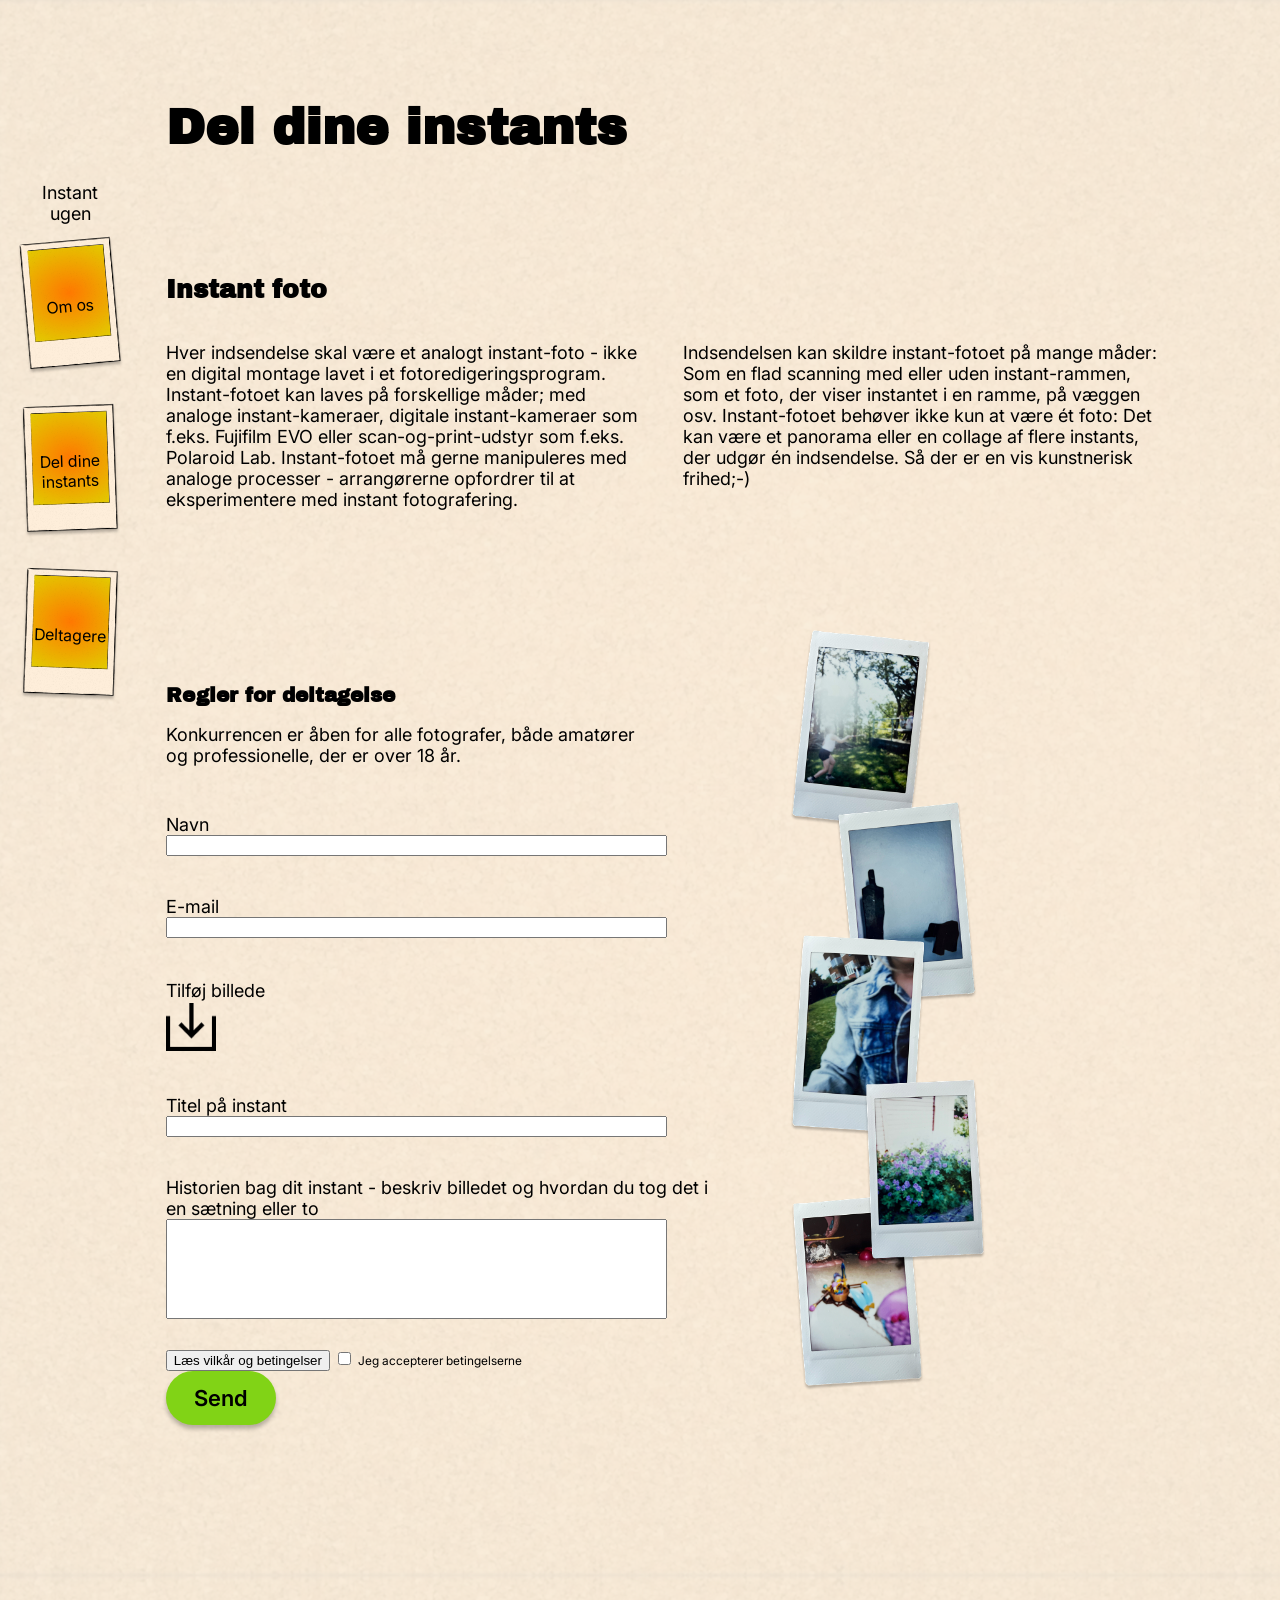
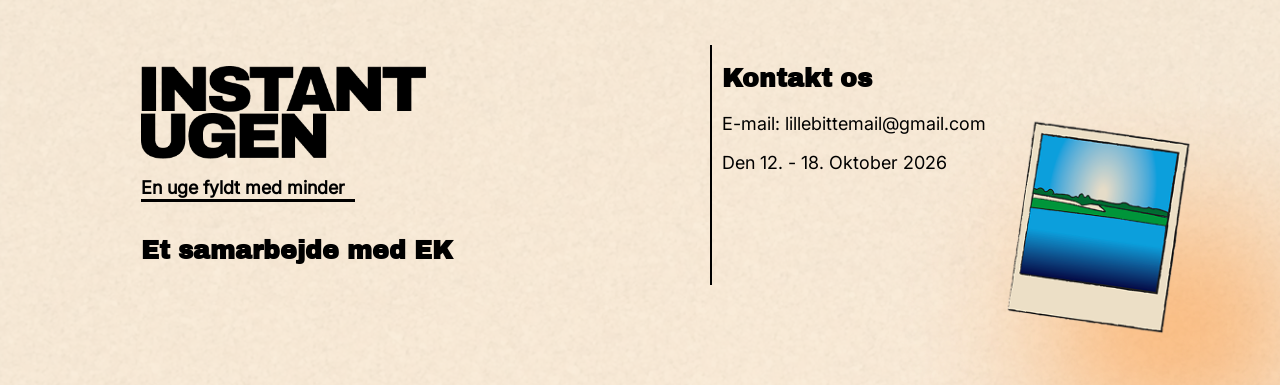
==== commit d53584d0: "Remove rotation classes from navigation text for consistency" ====
--- a/del.html
+++ b/del.html
@@ -23,7 +23,7 @@
               <a href="info.html">
                 <div class="navbtn rotate1">
                   <img class="navbtn-img" src="pics/navbtn.jpg" alt="et polaroid med tekst" />
-                  <p class="navtxt rotate3">Om os</p>
+                  <p class="navtxt">Om os</p>
                 </div>
               </a>
             </li>
@@ -31,7 +31,7 @@
               <a href="del.html">
                 <div class="navbtn rotate2">
                   <img class="navbtn-img" src="pics/navbtn.jpg" alt="et polaroid med tekst" />
-                  <p class="navtxt rotate1">Del dine instants</p>
+                  <p class="navtxt">Del dine instants</p>
                 </div>
               </a>
             </li>
@@ -39,7 +39,7 @@
               <a href="nominerede.html">
                 <div class="navbtn rotate3">
                   <img class="navbtn-img" src="pics/navbtn.jpg" alt="et polaroid med tekst" />
-                  <p class="navtxt rotate2">Deltagere</p>
+                  <p class="navtxt">Deltagere</p>
                 </div>
               </a>
             </li>
--- a/css/general.css
+++ b/css/general.css
@@ -50,14 +50,23 @@
 
 .rotate1 {
   transform: rotate(-5deg);
+  &:hover {
+    transform: rotate(2deg);
+  }
 }
 
 .rotate2 {
   transform: rotate(-2deg);
+  &:hover {
+    transform: rotate(3deg);
+  }
 }
 
 .rotate3 {
   transform: rotate(2deg);
+  &:hover {
+    transform: rotate(-3deg);
+  }
 }
 
 .logopadding {
@@ -70,6 +79,10 @@
   display: grid;
   grid-template-columns: 11vw 1fr;
   min-height: 100vh;
+}
+
+main {
+  padding-left: 25px;
 }
 
 main,
@@ -91,6 +104,10 @@
   margin: 0;
 }
 
+.h1topmargin {
+  margin-top: 35px;
+}
+
 h2 {
   font-family: var(--font-h2);
   font-size: 46px;
@@ -140,6 +157,7 @@
   /*  font-size: 48px; */
   font-size: clamp(10px, 1.5vw, 16px);
   text-align: center;
+  color: #000;
 }
 
 .cta {
@@ -150,7 +168,7 @@
   padding: 14px 28px;
   border-radius: 30px;
   box-shadow: 0px 4px 4px rgba(0, 0, 0, 0.25);
-  gap: 100px;
+  /* gap: 100px; */
   border: none;
 }
 
@@ -306,5 +324,6 @@
 }
 
 footer {
+  margin-top: 100px;
   grid-column: 2;
 }
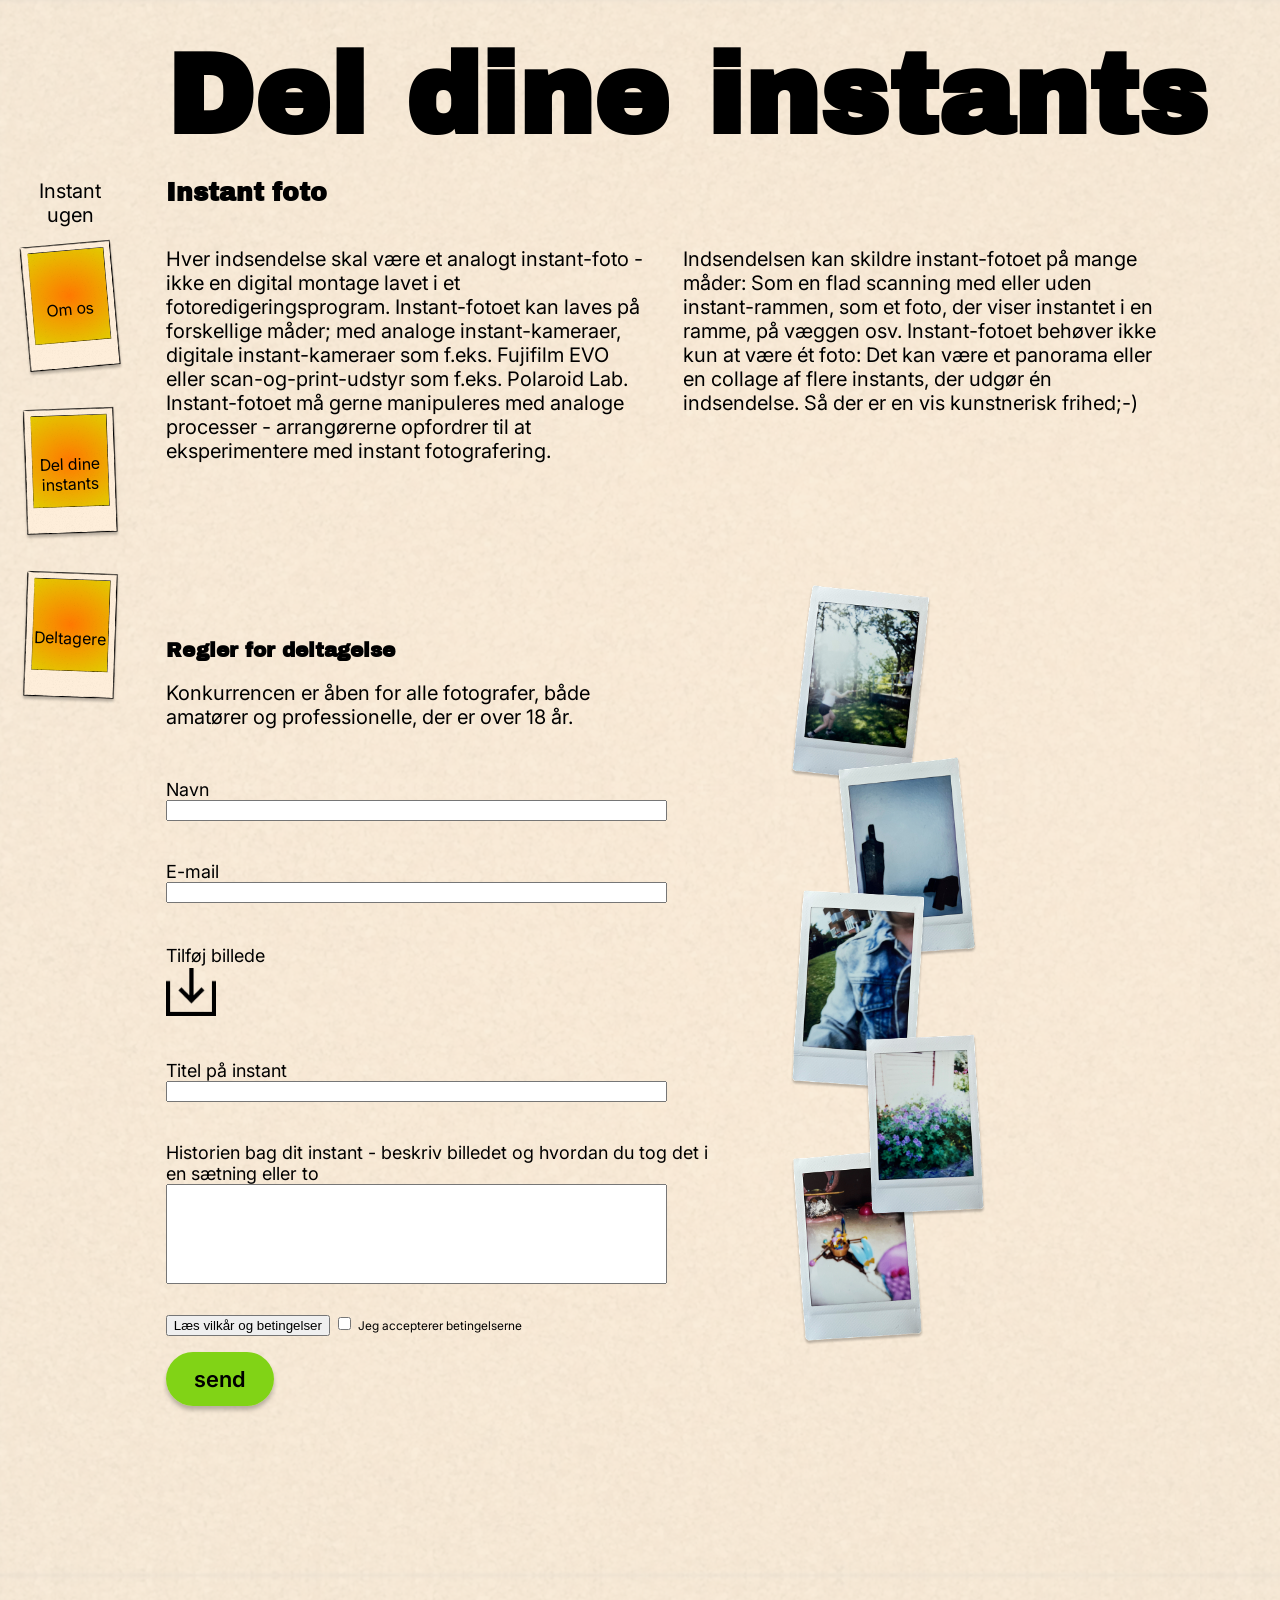
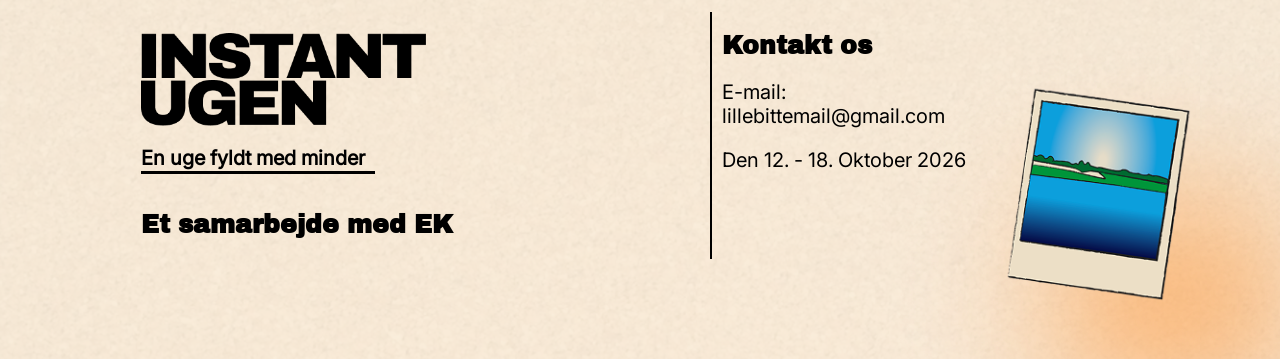
==== commit a763bb45: "Refactor HTML structure and CSS styles for consistency and improved layout" ====
--- a/del.html
+++ b/del.html
@@ -49,7 +49,7 @@
     </header>
 
     <main>
-      <h1 class="overskrift">Del dine instants</h1>
+      <h1 class="h1topmargin">Del dine instants</h1>
       <section>
         <h2 class="underoverskrift">Instant foto</h2>
         <div class="grid-1-2">
@@ -114,9 +114,7 @@
               </label>
             </div>
 
-            <a href="tak.html">
-              <div><button class="cta">Send</button></div>
-            </a>
+            <a class="cta" href="tak.html">send</a>
           </div>
 
           <div><img class="billedeSamling2" src="/pics/billederDesktopDel.png" alt="Billeder i siden" /></div>
--- a/css/del.css
+++ b/css/del.css
@@ -35,9 +35,9 @@
   padding-right: 20px;
 }
 
-body p {
+/* body p {
   font-size: 18px;
-}
+} */
 
 /******* Form *******/
 .inputboks {
@@ -84,7 +84,7 @@
 }
 
 .termsContent {
-  margin-top: 30px;
+  margin: 30px 0;
 }
 
 /** IMG**/
--- a/css/general.css
+++ b/css/general.css
@@ -120,7 +120,7 @@
 
 p {
   font-family: var(--font-p);
-  font-size: 22px;
+  font-size: 20px;
 }
 
 ul {
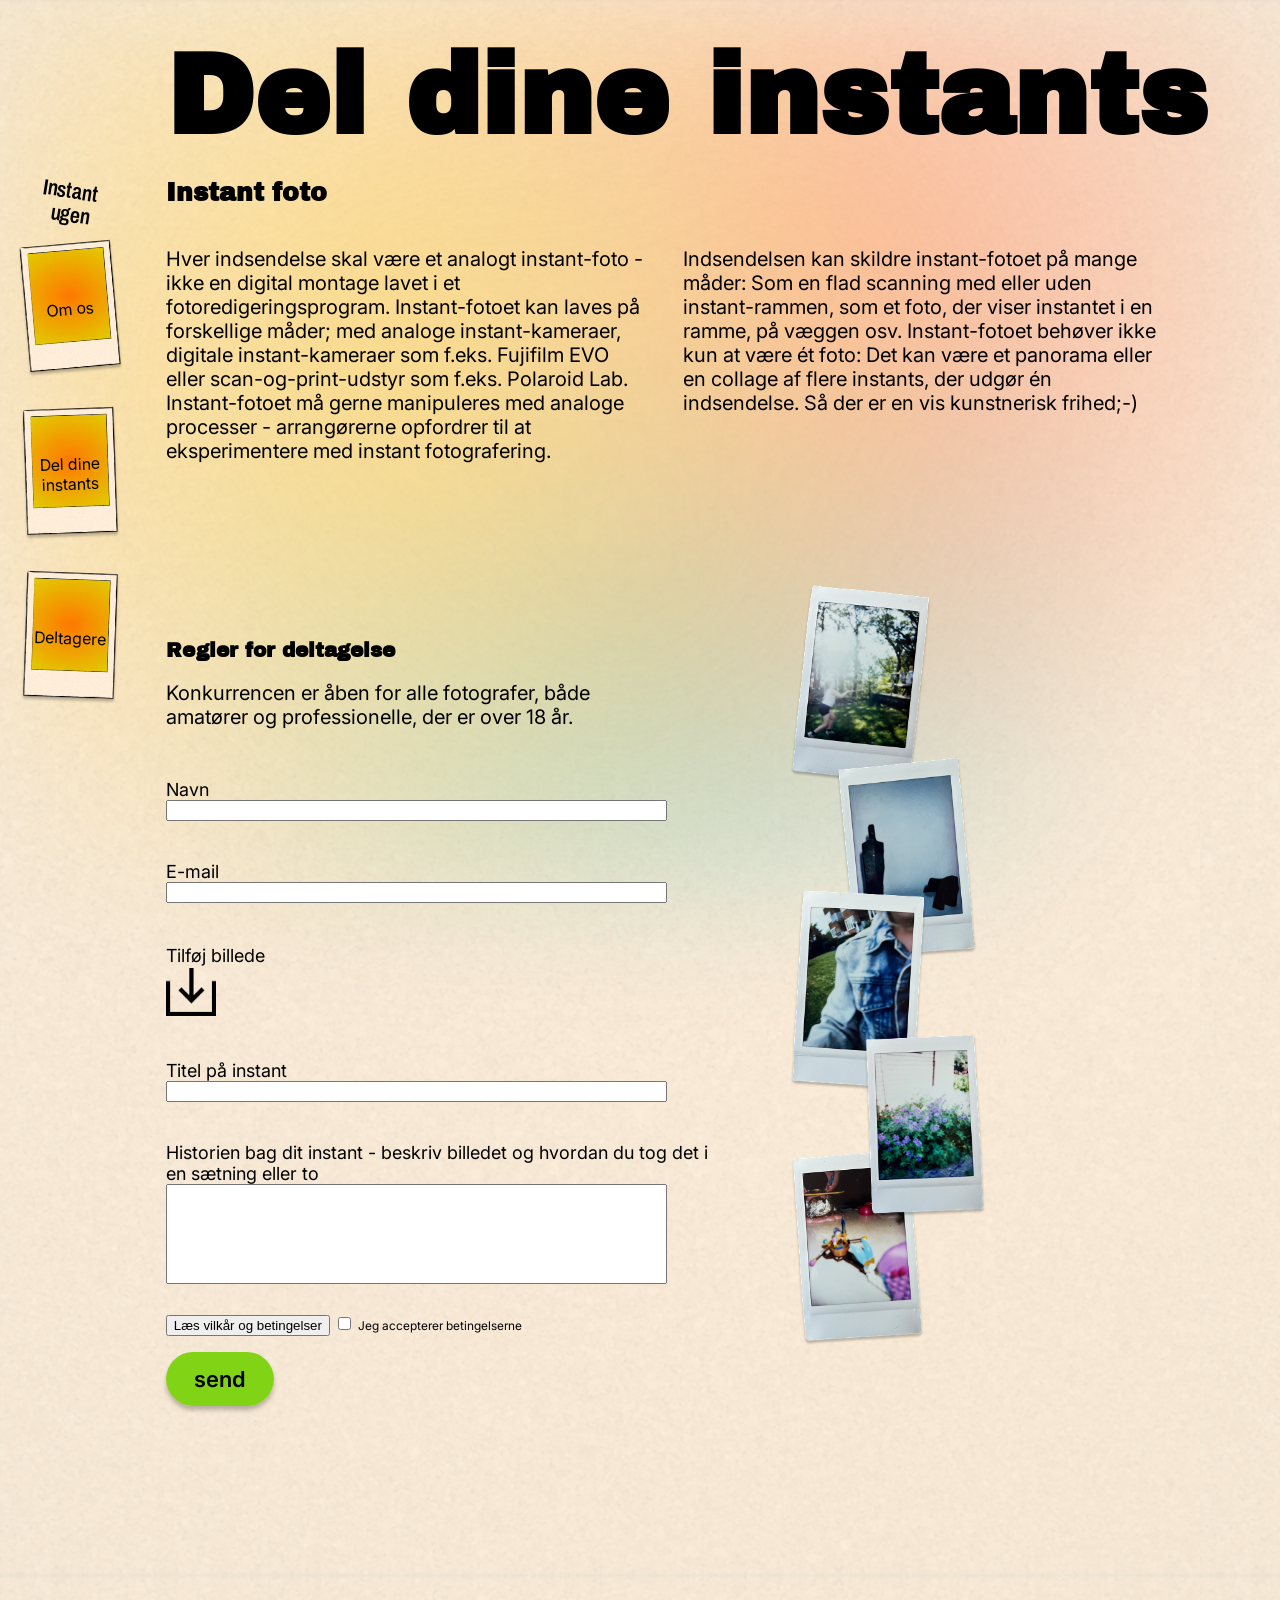
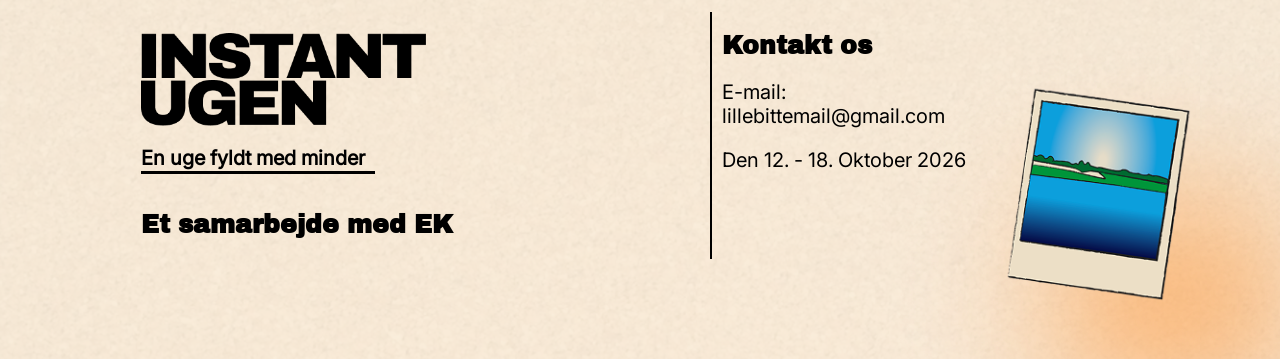
==== commit d664b161: "blur" ====
--- a/del.html
+++ b/del.html
@@ -1,203 +1,225 @@
 <!doctype html>
 <html lang="da">
-  <head>
-    <meta charset="UTF-8" />
-    <meta name="viewport" content="width=device-width, initial-scale=1.0" />
-    <link rel="stylesheet" href="css/del.css" />
-    <link rel="stylesheet" href="css/layout.css" />
-    <link rel="stylesheet" href="css/general.css" />
-    <link rel="stylesheet" href="css/variables.css" />
-    <title>Del</title>
-  </head>
-
-  <body>
-    <header>
-      <div class="header-desktop">
-        <a class="logo" href="index.html">
-          <p class="logopadding">Instant</p>
-          <p class="logopadding">ugen</p>
-        </a>
-        <nav>
-          <ul>
-            <li>
-              <a href="info.html">
-                <div class="navbtn rotate1">
-                  <img class="navbtn-img" src="pics/navbtn.jpg" alt="et polaroid med tekst" />
-                  <p class="navtxt">Om os</p>
-                </div>
-              </a>
-            </li>
-            <li>
-              <a href="del.html">
-                <div class="navbtn rotate2">
-                  <img class="navbtn-img" src="pics/navbtn.jpg" alt="et polaroid med tekst" />
-                  <p class="navtxt">Del dine instants</p>
-                </div>
-              </a>
-            </li>
-            <li>
-              <a href="nominerede.html">
-                <div class="navbtn rotate3">
-                  <img class="navbtn-img" src="pics/navbtn.jpg" alt="et polaroid med tekst" />
-                  <p class="navtxt">Deltagere</p>
-                </div>
-              </a>
-            </li>
-          </ul>
-        </nav>
-      </div>
-    </header>
-
-    <main>
-      <h1 class="h1topmargin">Del dine instants</h1>
-      <section>
-        <h2 class="underoverskrift">Instant foto</h2>
-        <div class="grid-1-2">
-          <p class="textboks">
-            Hver indsendelse skal være et analogt instant-foto - ikke en digital montage lavet i et fotoredigeringsprogram. Instant-fotoet kan laves
-            på forskellige måder; med analoge instant-kameraer, digitale instant-kameraer som f.eks. Fujifilm EVO eller scan-og-print-udstyr som
-            f.eks. Polaroid Lab. Instant-fotoet må gerne manipuleres med analoge processer - arrangørerne opfordrer til at eksperimentere med instant
-            fotografering.
-          </p>
-
-          <p class="textboks">
-            Indsendelsen kan skildre instant-fotoet på mange måder: Som en flad scanning med eller uden instant-rammen, som et foto, der viser
-            instantet i en ramme, på væggen osv. Instant-fotoet behøver ikke kun at være ét foto: Det kan være et panorama eller en collage af flere
-            instants, der udgør én indsendelse. Så der er en vis kunstnerisk frihed;-)
-          </p>
+
+<head>
+  <meta charset="UTF-8" />
+  <meta name="viewport" content="width=device-width, initial-scale=1.0" />
+  <link rel="stylesheet" href="css/del.css" />
+  <link rel="stylesheet" href="css/layout.css" />
+  <link rel="stylesheet" href="css/general.css" />
+  <link rel="stylesheet" href="css/variables.css" />
+  <title>Del</title>
+</head>
+
+<body>
+  <div class="blur-bg"></div>
+  <header>
+    <div class="header-desktop">
+      <a class="logo" href="index.html">
+        <p class="logopadding">Instant</p>
+        <p class="logopadding">ugen</p>
+      </a>
+      <nav>
+        <ul>
+          <li>
+            <a href="info.html">
+              <div class="navbtn rotate1">
+                <img class="navbtn-img" src="pics/navbtn.jpg" alt="et polaroid med tekst" />
+                <p class="navtxt">Om os</p>
+              </div>
+            </a>
+          </li>
+          <li>
+            <a href="del.html">
+              <div class="navbtn rotate2">
+                <img class="navbtn-img" src="pics/navbtn.jpg" alt="et polaroid med tekst" />
+                <p class="navtxt">Del dine instants</p>
+              </div>
+            </a>
+          </li>
+          <li>
+            <a href="nominerede.html">
+              <div class="navbtn rotate3">
+                <img class="navbtn-img" src="pics/navbtn.jpg" alt="et polaroid med tekst" />
+                <p class="navtxt">Deltagere</p>
+              </div>
+            </a>
+          </li>
+        </ul>
+      </nav>
+    </div>
+  </header>
+
+  <main>
+    <h1 class="h1topmargin">Del dine instants</h1>
+    <section>
+      <h2 class="underoverskrift">Instant foto</h2>
+      <div class="grid-1-2">
+        <p class="textboks">
+          Hver indsendelse skal være et analogt instant-foto - ikke en digital montage lavet i et
+          fotoredigeringsprogram. Instant-fotoet kan laves
+          på forskellige måder; med analoge instant-kameraer, digitale instant-kameraer som f.eks. Fujifilm EVO eller
+          scan-og-print-udstyr som
+          f.eks. Polaroid Lab. Instant-fotoet må gerne manipuleres med analoge processer - arrangørerne opfordrer til at
+          eksperimentere med instant
+          fotografering.
+        </p>
+
+        <p class="textboks">
+          Indsendelsen kan skildre instant-fotoet på mange måder: Som en flad scanning med eller uden instant-rammen,
+          som et foto, der viser
+          instantet i en ramme, på væggen osv. Instant-fotoet behøver ikke kun at være ét foto: Det kan være et panorama
+          eller en collage af flere
+          instants, der udgør én indsendelse. Så der er en vis kunstnerisk frihed;-)
+        </p>
+      </div>
+    </section>
+
+    <section>
+      <div class="grid-desktop">
+        <div>
+          <div class="sektion1">
+            <h2>Regler for deltagelse</h2>
+            <p class="textboks">Konkurrencen er åben for alle fotografer, både amatører og professionelle, der er over
+              18 år.</p>
+          </div>
+
+          <form>
+            <div class="formContent">
+              <p>Navn</p>
+              <input class="inputboks" type="text" />
+            </div>
+
+            <div class="formContent">
+              <p>E-mail</p>
+              <input class="inputboks" type="email" />
+            </div>
+
+            <div class="formContent">
+              <p class="tilføjImgTekst">Tilføj billede</p>
+              <label class="inputboks_img">
+                <img class="downloadImg" src="/pics/Download.png" alt="Tilføj billede" />
+                <input type="file" hidden />
+              </label>
+            </div>
+
+            <div class="formContent">
+              <p>Titel på instant</p>
+              <input class="inputboks" type="text" />
+            </div>
+
+            <div class="formContentStor">
+              <p>Historien bag dit instant - beskriv billedet og hvordan du tog det i en sætning eller to</p>
+              <input class="inputboks" type="text" />
+            </div>
+          </form>
+
+          <div class="termsContent">
+            <button popovertarget="terms">Læs vilkår og betingelser</button>
+            <label class="checkbox">
+              <input type="checkbox" />
+              <span class="checkmark-tekst">Jeg accepterer betingelserne</span>
+            </label>
+          </div>
+
+          <a class="cta" href="tak.html">send</a>
+        </div>
+
+        <div><img class="billedeSamling2" src="/pics/billederDesktopDel.png" alt="Billeder i siden" /></div>
+      </div>
+      <section popover id="terms" class="terms">
+        <h2>Vilkår og betingelser</h2>
+        <p>Ved at deltage i konkurrencen accepterer du følgende vilkår og betingelser</p>
+
+        <div>
+          <h3>Samtykke</h3>
+          <p>
+            Det er ikke tilladt at uploade fotografier af personer, der ikke har givet samtykke til offentliggørelsen af
+            ​​billedet. Billeder af
+            personer i private eller pinlige situationer, uanset om de er fotograferet på et offentligt sted, er ikke
+            tilladt.
+          </p>
+        </div>
+        <div>
+          <h3>Juridiske aspekter</h3>
+          <p>
+            Arrangørerne forbeholder sig retten til at diskvalificere enhver deltager, der overtræder disse betingelser.
+            Arrangørerne påtager sig
+            intet ansvar for tab, skade eller personskade, der måtte opstå som følge af deltagelse i konkurrencen eller
+            brug af præmier. Deltagerne
+            fritager arrangørerne for ethvert krav, søgsmål eller ansvar i forbindelse med deres deltagelse i
+            konkurrencen.
+          </p>
+        </div>
+        <div>
+          <h3>Antal bidrag</h3>
+          <p>Du kan deltage i konkurrencen med i alt fem bidrag.</p>
+        </div>
+        <div>
+          <h3>Brugsrettigheder</h3>
+          <p>
+            Ved at indsende et eller flere billeder og dermed deltage i konkurrencen accepterer du, at billedet må
+            bruges til promovering af
+            fotokonkurrencen og muligvis i fysiske udstillingslokaler bagefter. Arrangørerne vil kreditere deltagerne,
+            hvor det er praktisk og
+            rimeligt muligt.
+          </p>
+        </div>
+        <div>
+          <h3>Ophavsret</h3>
+          <p>
+            Du skal være fotografen af de indsendte instant fotos samt have rettighederne til at offentliggøre dem.
+            Billederne skal være fri for
+            tredjepartsrettigheder. Som deltager beholder du ophavsretten til de indsendte fotos. Ved at indsende fotos
+            til konkurrencen giver du
+            arrangørerne en ikke-eksklusiv licens til at bruge, reproducere og offentliggøre de indsendte fotos i
+            forbindelse med promoveringen af
+            ​​konkurrencen, herunder på sociale medieplatforme, hjemmesider og i trykte materialer. Arrangørerne vil
+            kreditere deltagerne, hvor det
+            er praktisk og rimeligt.
+          </p>
+        </div>
+        <div>
+          <h3>Annoncering af vinderne</h3>
+          <p>
+            Vinderne af konkurrencen vil blive annonceret på Instant Ugens officielle hjemmeside og/eller sociale
+            medieplatforme. Ved at deltage i
+            konkurrencen giver du samtykke til offentliggørelse af navn samt at indsendte fotos bruges til markedsføring
+            af konkurrencen.
+          </p>
+        </div>
+        <div>
+          <button popovertarget="terms" popovertargetaction="hide">Forstået og luk</button>
         </div>
       </section>
 
-      <section>
-        <div class="grid-desktop">
-          <div>
-            <div class="sektion1">
-              <h2>Regler for deltagelse</h2>
-              <p class="textboks">Konkurrencen er åben for alle fotografer, både amatører og professionelle, der er over 18 år.</p>
-            </div>
-
-            <form>
-              <div class="formContent">
-                <p>Navn</p>
-                <input class="inputboks" type="text" />
-              </div>
-
-              <div class="formContent">
-                <p>E-mail</p>
-                <input class="inputboks" type="email" />
-              </div>
-
-              <div class="formContent">
-                <p class="tilføjImgTekst">Tilføj billede</p>
-                <label class="inputboks_img">
-                  <img class="downloadImg" src="/pics/Download.png" alt="Tilføj billede" />
-                  <input type="file" hidden />
-                </label>
-              </div>
-
-              <div class="formContent">
-                <p>Titel på instant</p>
-                <input class="inputboks" type="text" />
-              </div>
-
-              <div class="formContentStor">
-                <p>Historien bag dit instant - beskriv billedet og hvordan du tog det i en sætning eller to</p>
-                <input class="inputboks" type="text" />
-              </div>
-            </form>
-
-            <div class="termsContent">
-              <button popovertarget="terms">Læs vilkår og betingelser</button>
-              <label class="checkbox">
-                <input type="checkbox" />
-                <span class="checkmark-tekst">Jeg accepterer betingelserne</span>
-              </label>
-            </div>
-
-            <a class="cta" href="tak.html">send</a>
-          </div>
-
-          <div><img class="billedeSamling2" src="/pics/billederDesktopDel.png" alt="Billeder i siden" /></div>
-        </div>
-        <section popover id="terms" class="terms">
-          <h2>Vilkår og betingelser</h2>
-          <p>Ved at deltage i konkurrencen accepterer du følgende vilkår og betingelser</p>
-
-          <div>
-            <h3>Samtykke</h3>
-            <p>
-              Det er ikke tilladt at uploade fotografier af personer, der ikke har givet samtykke til offentliggørelsen af ​​billedet. Billeder af
-              personer i private eller pinlige situationer, uanset om de er fotograferet på et offentligt sted, er ikke tilladt.
-            </p>
-          </div>
-          <div>
-            <h3>Juridiske aspekter</h3>
-            <p>
-              Arrangørerne forbeholder sig retten til at diskvalificere enhver deltager, der overtræder disse betingelser. Arrangørerne påtager sig
-              intet ansvar for tab, skade eller personskade, der måtte opstå som følge af deltagelse i konkurrencen eller brug af præmier. Deltagerne
-              fritager arrangørerne for ethvert krav, søgsmål eller ansvar i forbindelse med deres deltagelse i konkurrencen.
-            </p>
-          </div>
-          <div>
-            <h3>Antal bidrag</h3>
-            <p>Du kan deltage i konkurrencen med i alt fem bidrag.</p>
-          </div>
-          <div>
-            <h3>Brugsrettigheder</h3>
-            <p>
-              Ved at indsende et eller flere billeder og dermed deltage i konkurrencen accepterer du, at billedet må bruges til promovering af
-              fotokonkurrencen og muligvis i fysiske udstillingslokaler bagefter. Arrangørerne vil kreditere deltagerne, hvor det er praktisk og
-              rimeligt muligt.
-            </p>
-          </div>
-          <div>
-            <h3>Ophavsret</h3>
-            <p>
-              Du skal være fotografen af de indsendte instant fotos samt have rettighederne til at offentliggøre dem. Billederne skal være fri for
-              tredjepartsrettigheder. Som deltager beholder du ophavsretten til de indsendte fotos. Ved at indsende fotos til konkurrencen giver du
-              arrangørerne en ikke-eksklusiv licens til at bruge, reproducere og offentliggøre de indsendte fotos i forbindelse med promoveringen af
-              ​​konkurrencen, herunder på sociale medieplatforme, hjemmesider og i trykte materialer. Arrangørerne vil kreditere deltagerne, hvor det
-              er praktisk og rimeligt.
-            </p>
-          </div>
-          <div>
-            <h3>Annoncering af vinderne</h3>
-            <p>
-              Vinderne af konkurrencen vil blive annonceret på Instant Ugens officielle hjemmeside og/eller sociale medieplatforme. Ved at deltage i
-              konkurrencen giver du samtykke til offentliggørelse af navn samt at indsendte fotos bruges til markedsføring af konkurrencen.
-            </p>
-          </div>
-          <div>
-            <button popovertarget="terms" popovertargetaction="hide">Forstået og luk</button>
-          </div>
-        </section>
-
-        <div class="ImgContainer">
-          <img class="billedeSamling" src="/pics/billedeSamlingForm.png" alt="Billede samling" />
-        </div>
-      </section>
-    </main>
-    <footer>
-      <section class="footerContent">
-        <div class="footerSek1">
-          <img class="LogoFooter" src="/pics/INSTANTUGEN.png" alt="logo" />
-          <p class="tagline">En uge fyldt med minder</p>
-          <h2 class="underoverskrift">Et samarbejde med EK</h2>
-        </div>
-
-        <div class="addBorder">
-          <div>
-            <h2 class="underoverskrift">Kontakt os</h2>
-            <p>E-mail: lillebittemail@gmail.com</p>
-            <p>Den 12. - 18. Oktober 2026</p>
-          </div>
-          <div>
-            <img class="footerImg" src="pics/FooterImg.png" alt="billede footer" />
-          </div>
-        </div>
-      </section>
-
-      <img class="blurFooter" src="pics/blurFooter.png" alt="blur img" />
-    </footer>
-  </body>
-</html>
+      <div class="ImgContainer">
+        <img class="billedeSamling" src="/pics/billedeSamlingForm.png" alt="Billede samling" />
+      </div>
+    </section>
+  </main>
+  <footer>
+    <section class="footerContent">
+      <div class="footerSek1">
+        <img class="LogoFooter" src="/pics/INSTANTUGEN.png" alt="logo" />
+        <p class="tagline">En uge fyldt med minder</p>
+        <h2 class="underoverskrift">Et samarbejde med EK</h2>
+      </div>
+
+      <div class="addBorder">
+        <div>
+          <h2 class="underoverskrift">Kontakt os</h2>
+          <p>E-mail: lillebittemail@gmail.com</p>
+          <p>Den 12. - 18. Oktober 2026</p>
+        </div>
+        <div>
+          <img class="footerImg" src="pics/FooterImg.png" alt="billede footer" />
+        </div>
+      </div>
+    </section>
+
+    <img class="blurFooter" src="pics/blurFooter.png" alt="blur img" />
+  </footer>
+</body>
+
+</html>
--- a/css/general.css
+++ b/css/general.css
@@ -72,6 +72,9 @@
 .logopadding {
   padding: 0;
   margin: 0;
+  font-family: var(--logo-font);
+  rotate: 9deg;
+  font-size: 22px;
 }
 
 body {
@@ -327,3 +330,14 @@
   margin-top: 100px;
   grid-column: 2;
 }
+
+.blur-bg {
+  position: fixed;
+  inset: 0;
+  z-index: -1; /* holder den bagved ALT indhold på siden */
+  pointer-events: none;
+
+  background: radial-gradient(circle at 30% 40%, #ffd66b 0%, transparent 60%), radial-gradient(circle at 65% 30%, #ff9d7a 0%, transparent 55%), radial-gradient(circle at 50% 65%, #7bc9c4 0%, transparent 60%);
+  filter: blur(60px);
+  opacity: 0.7;
+}
